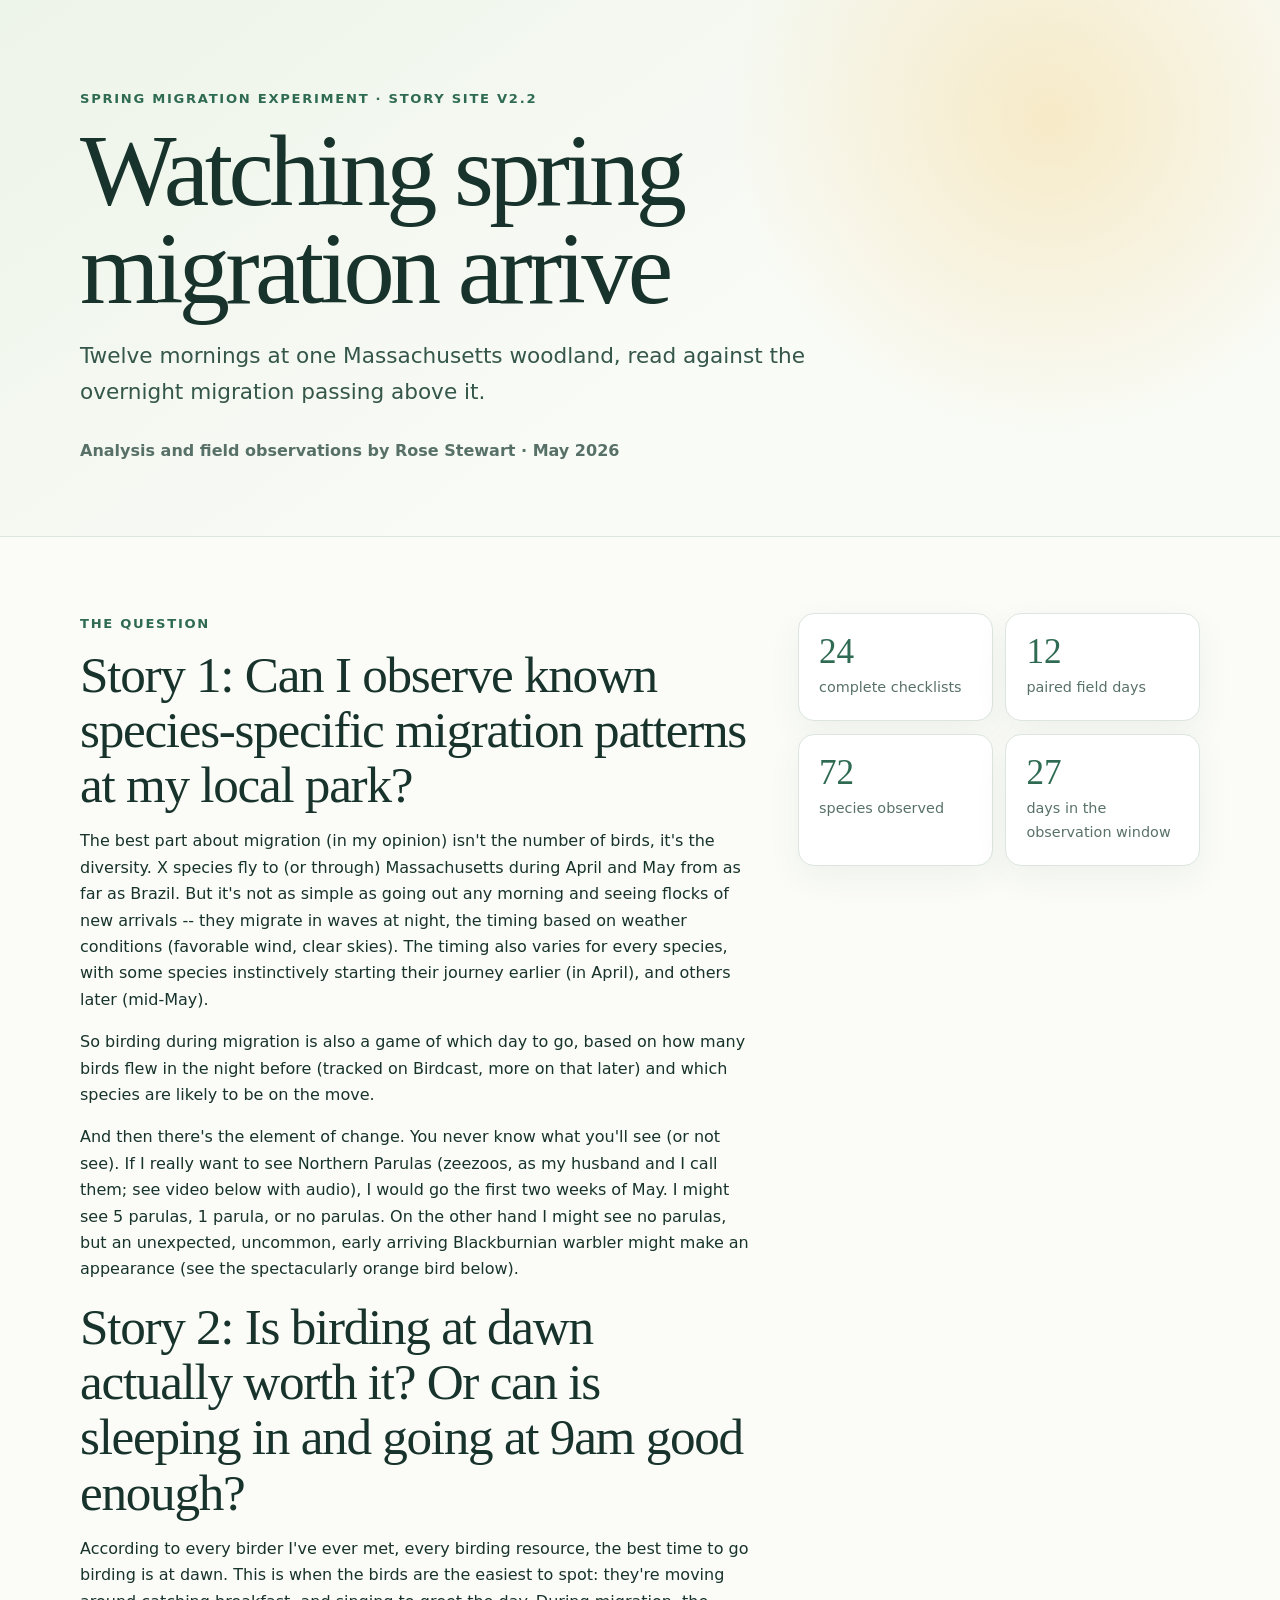
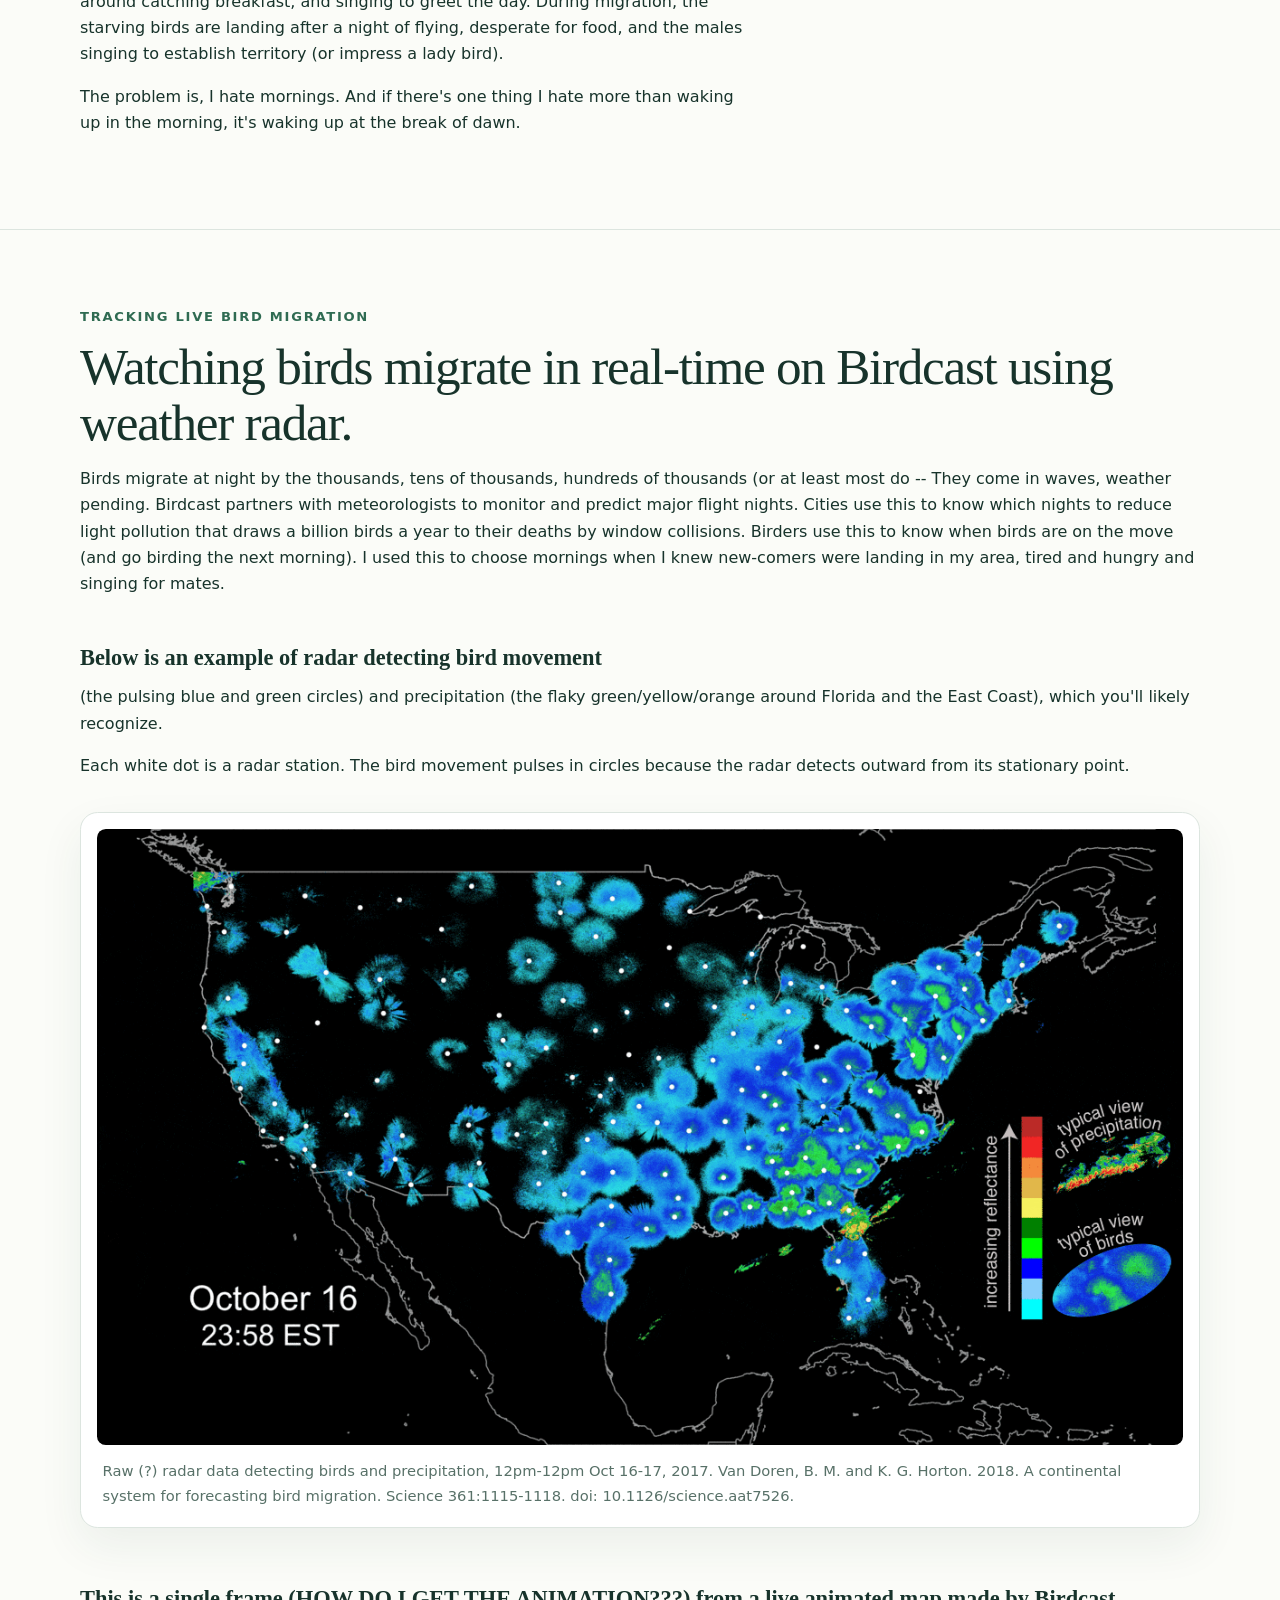
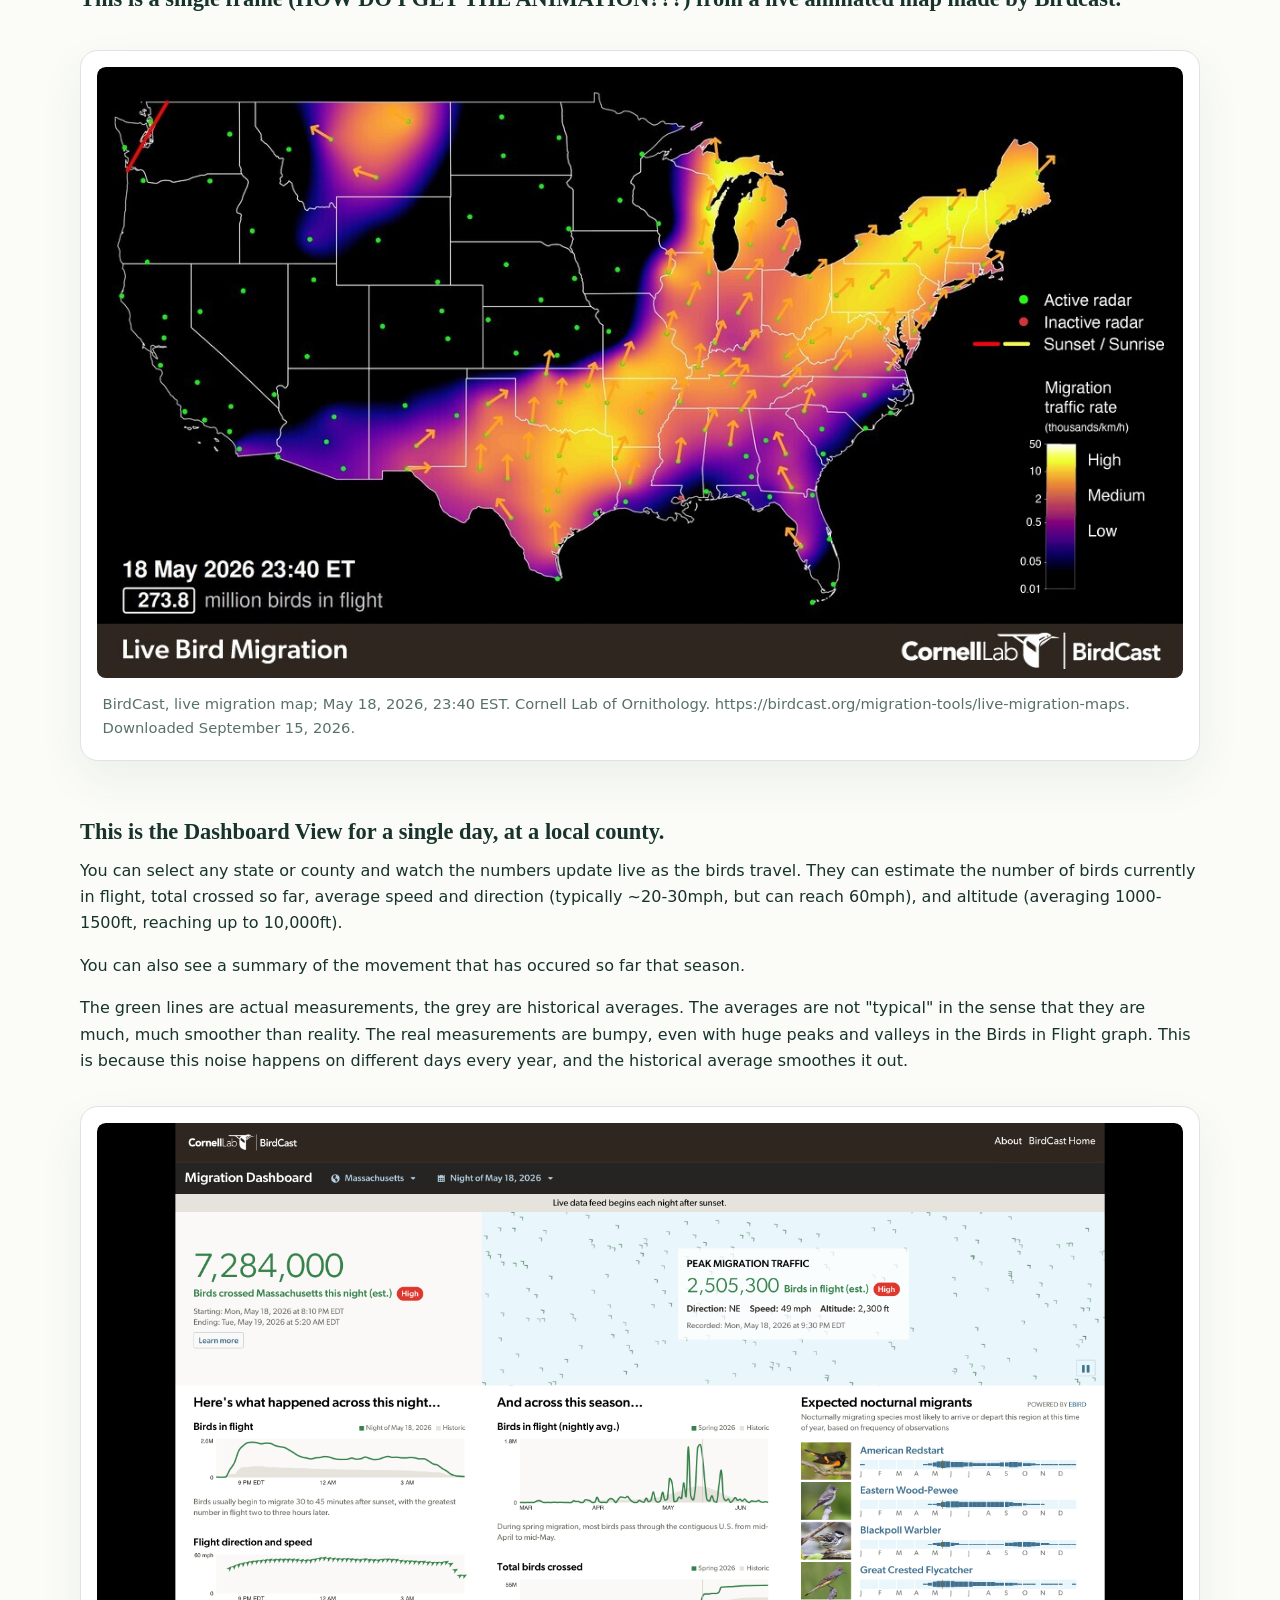
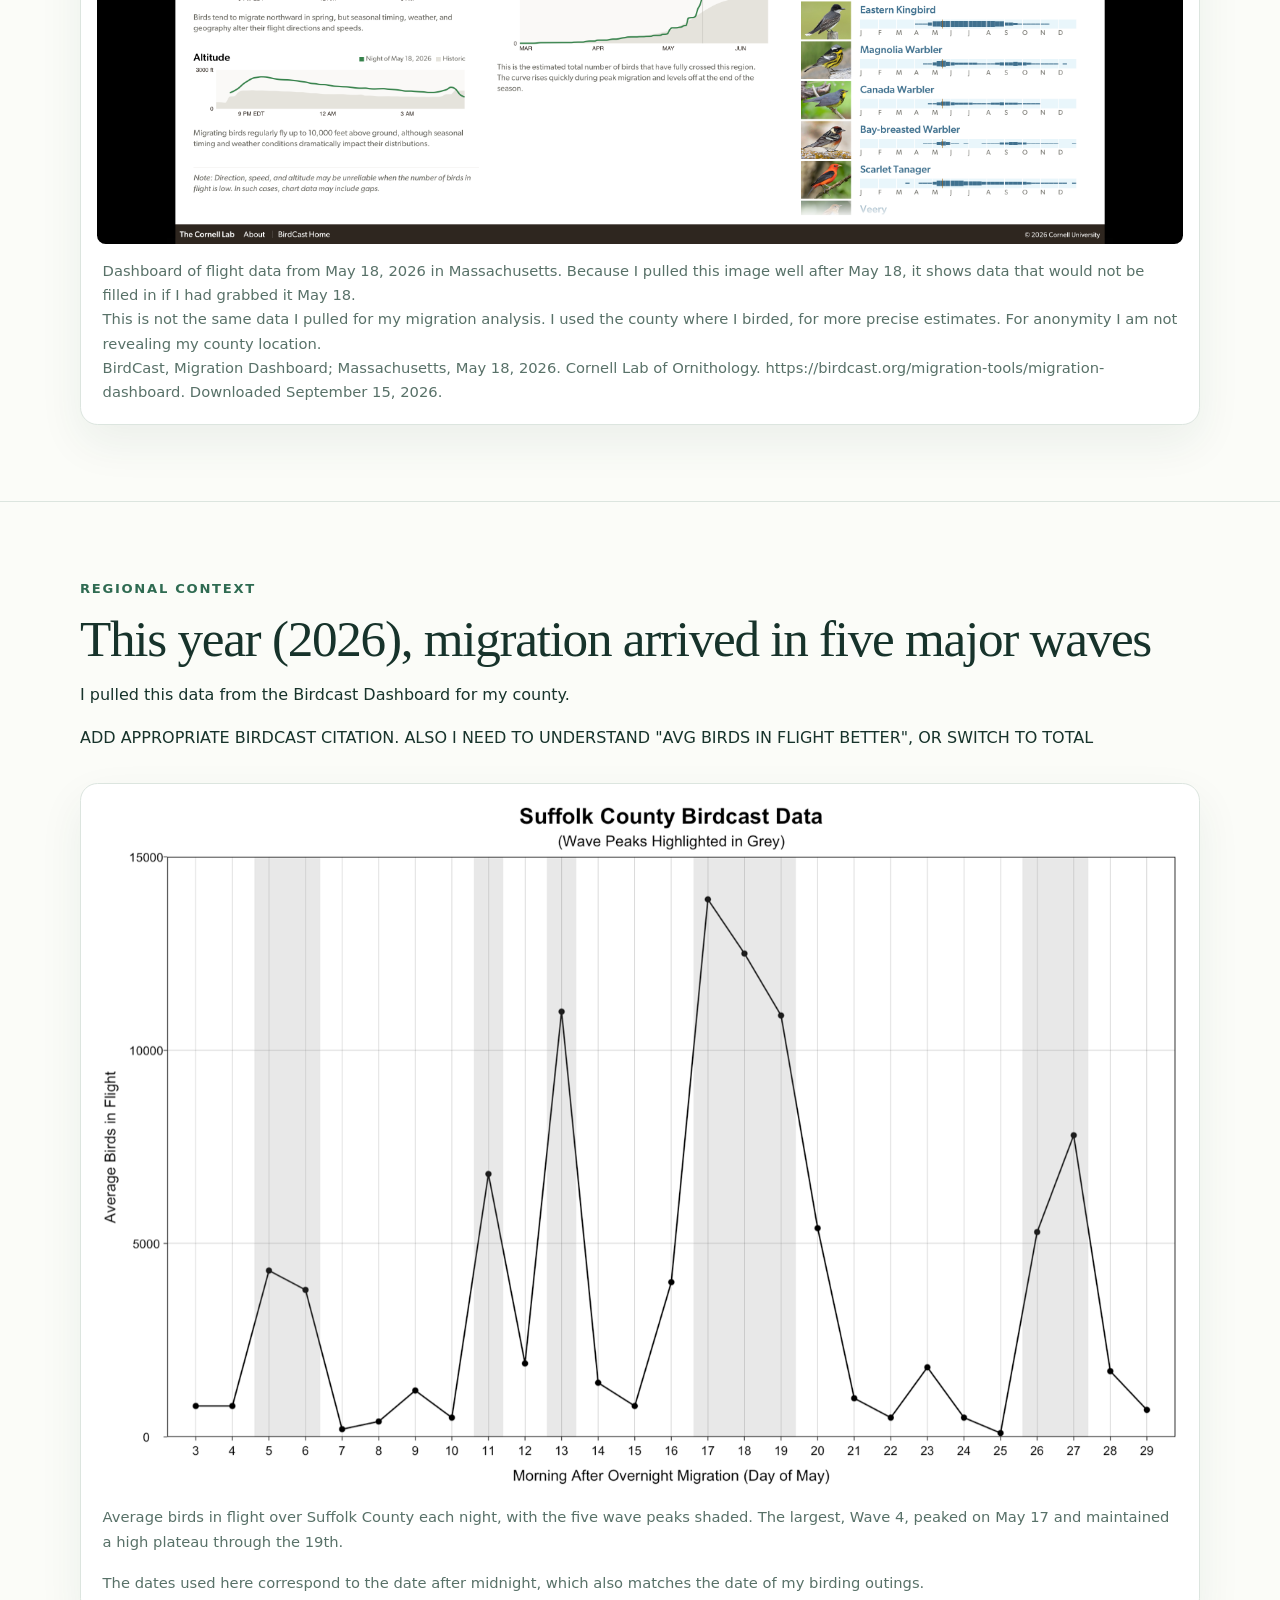
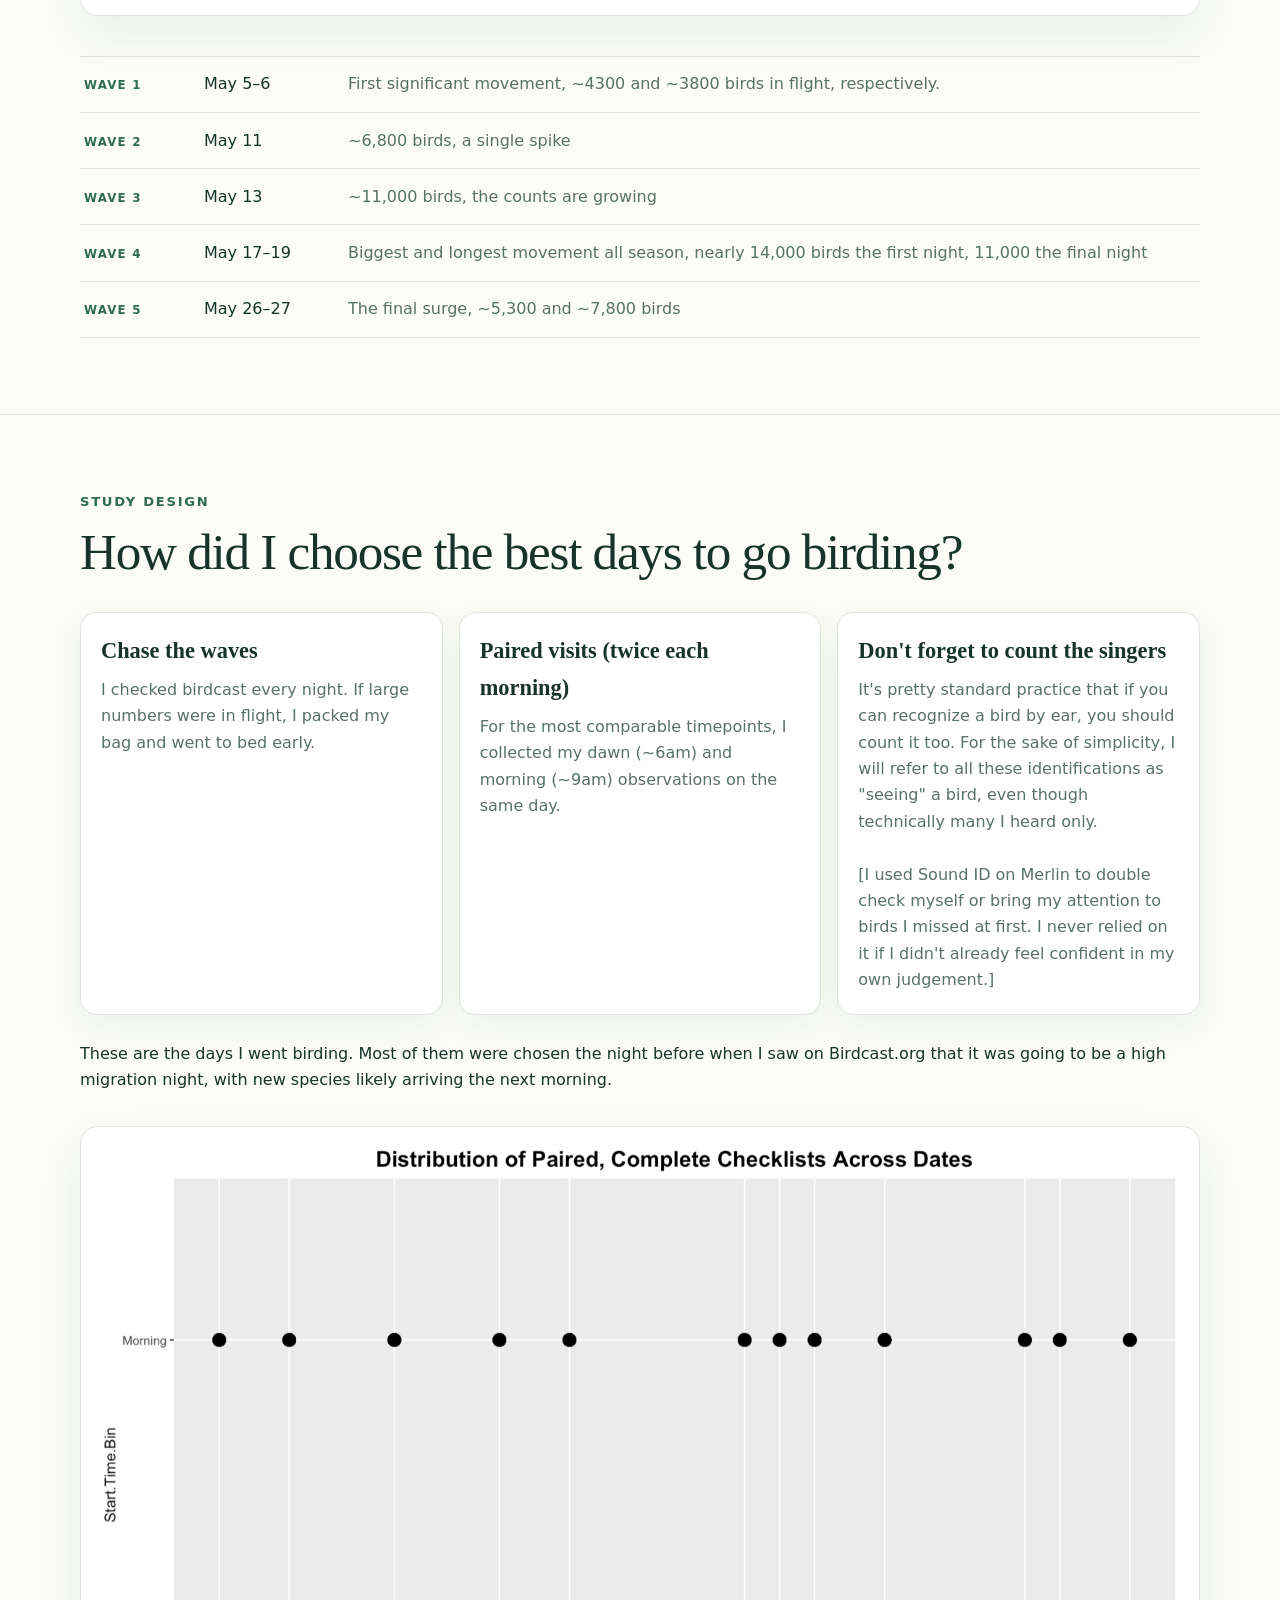
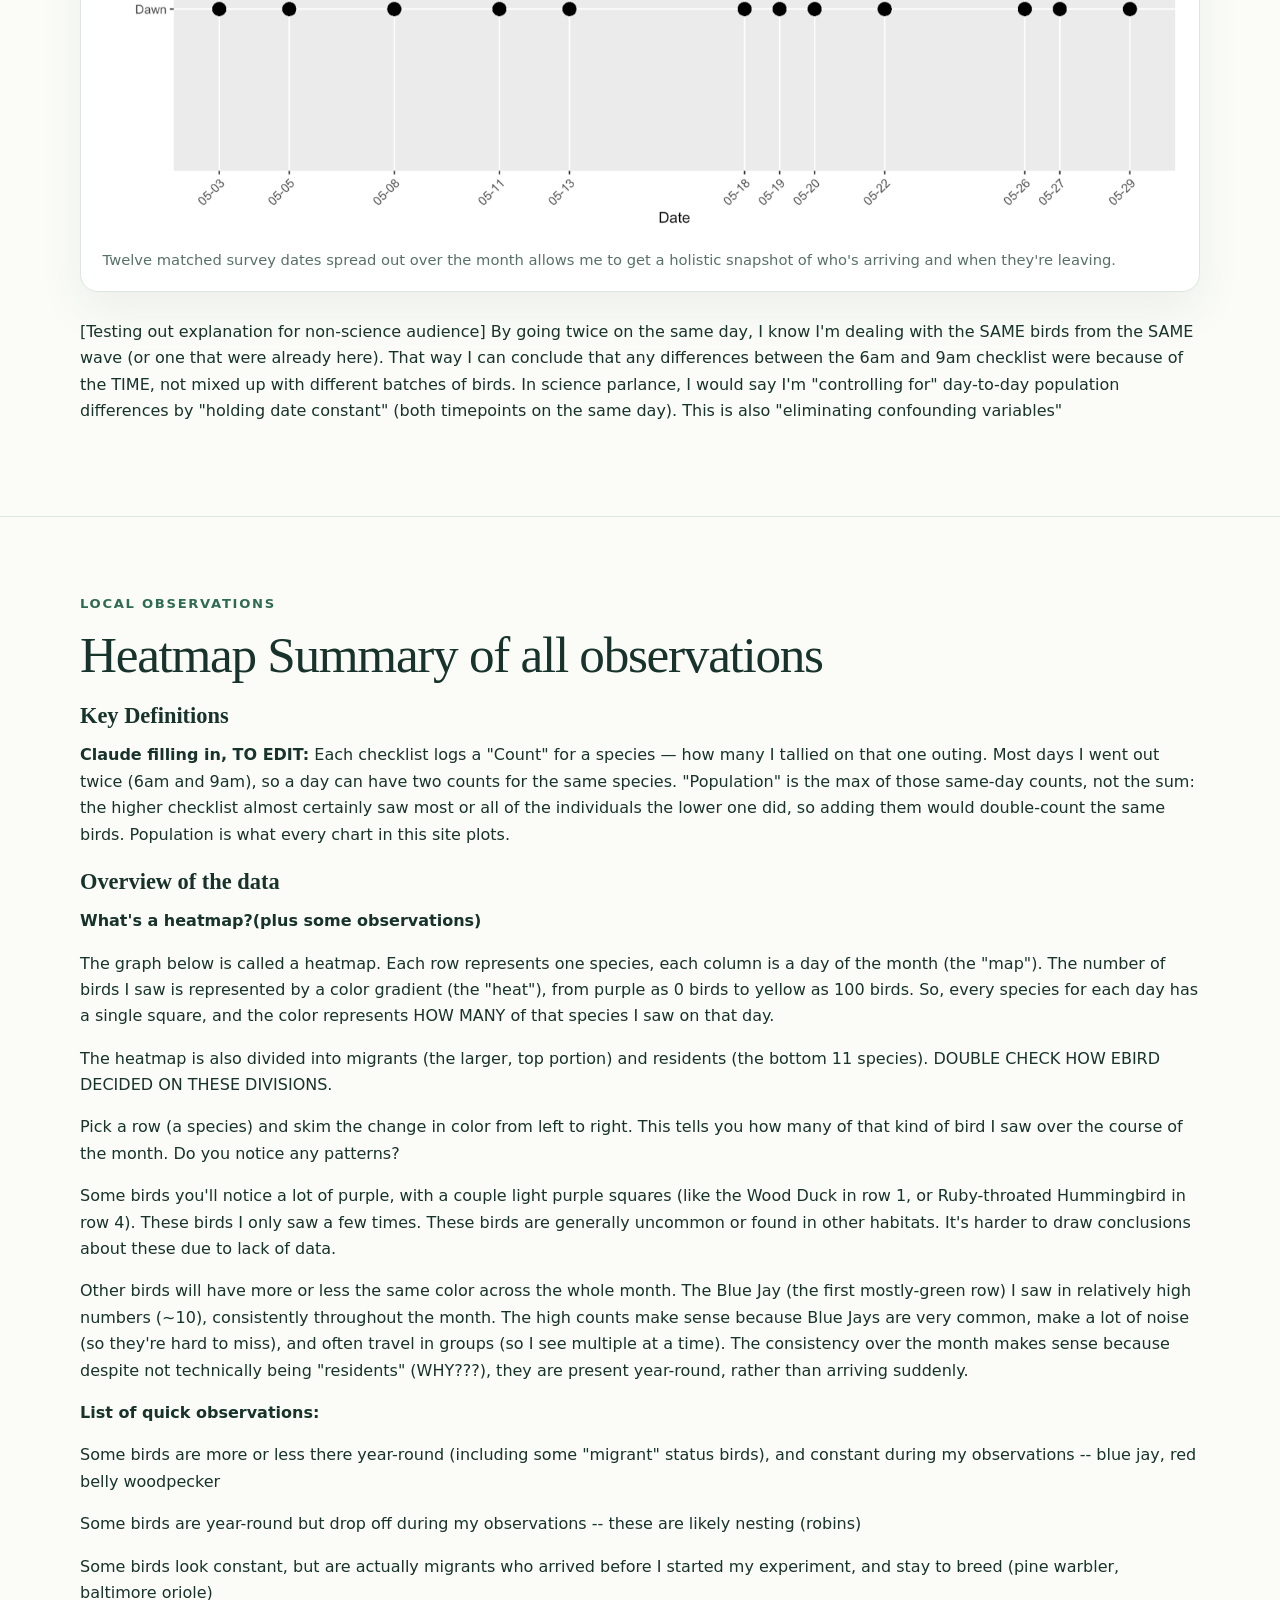
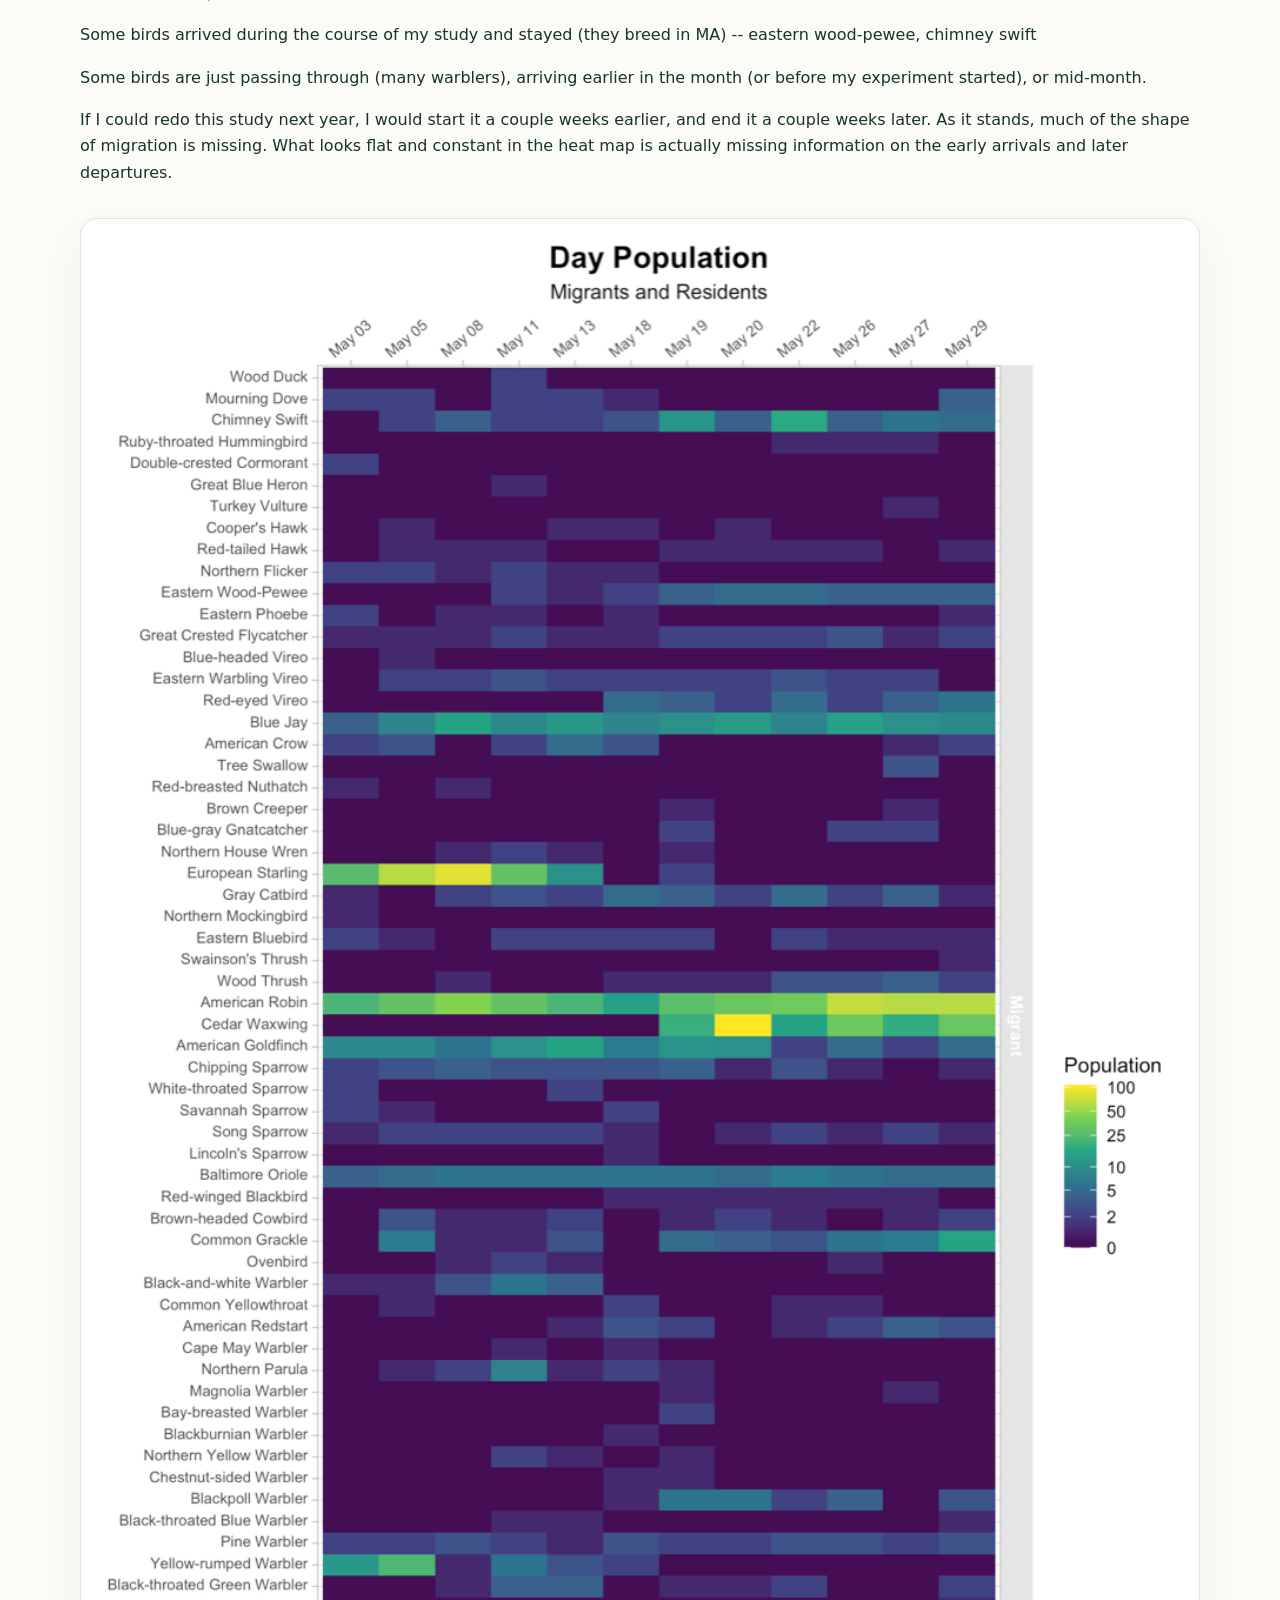
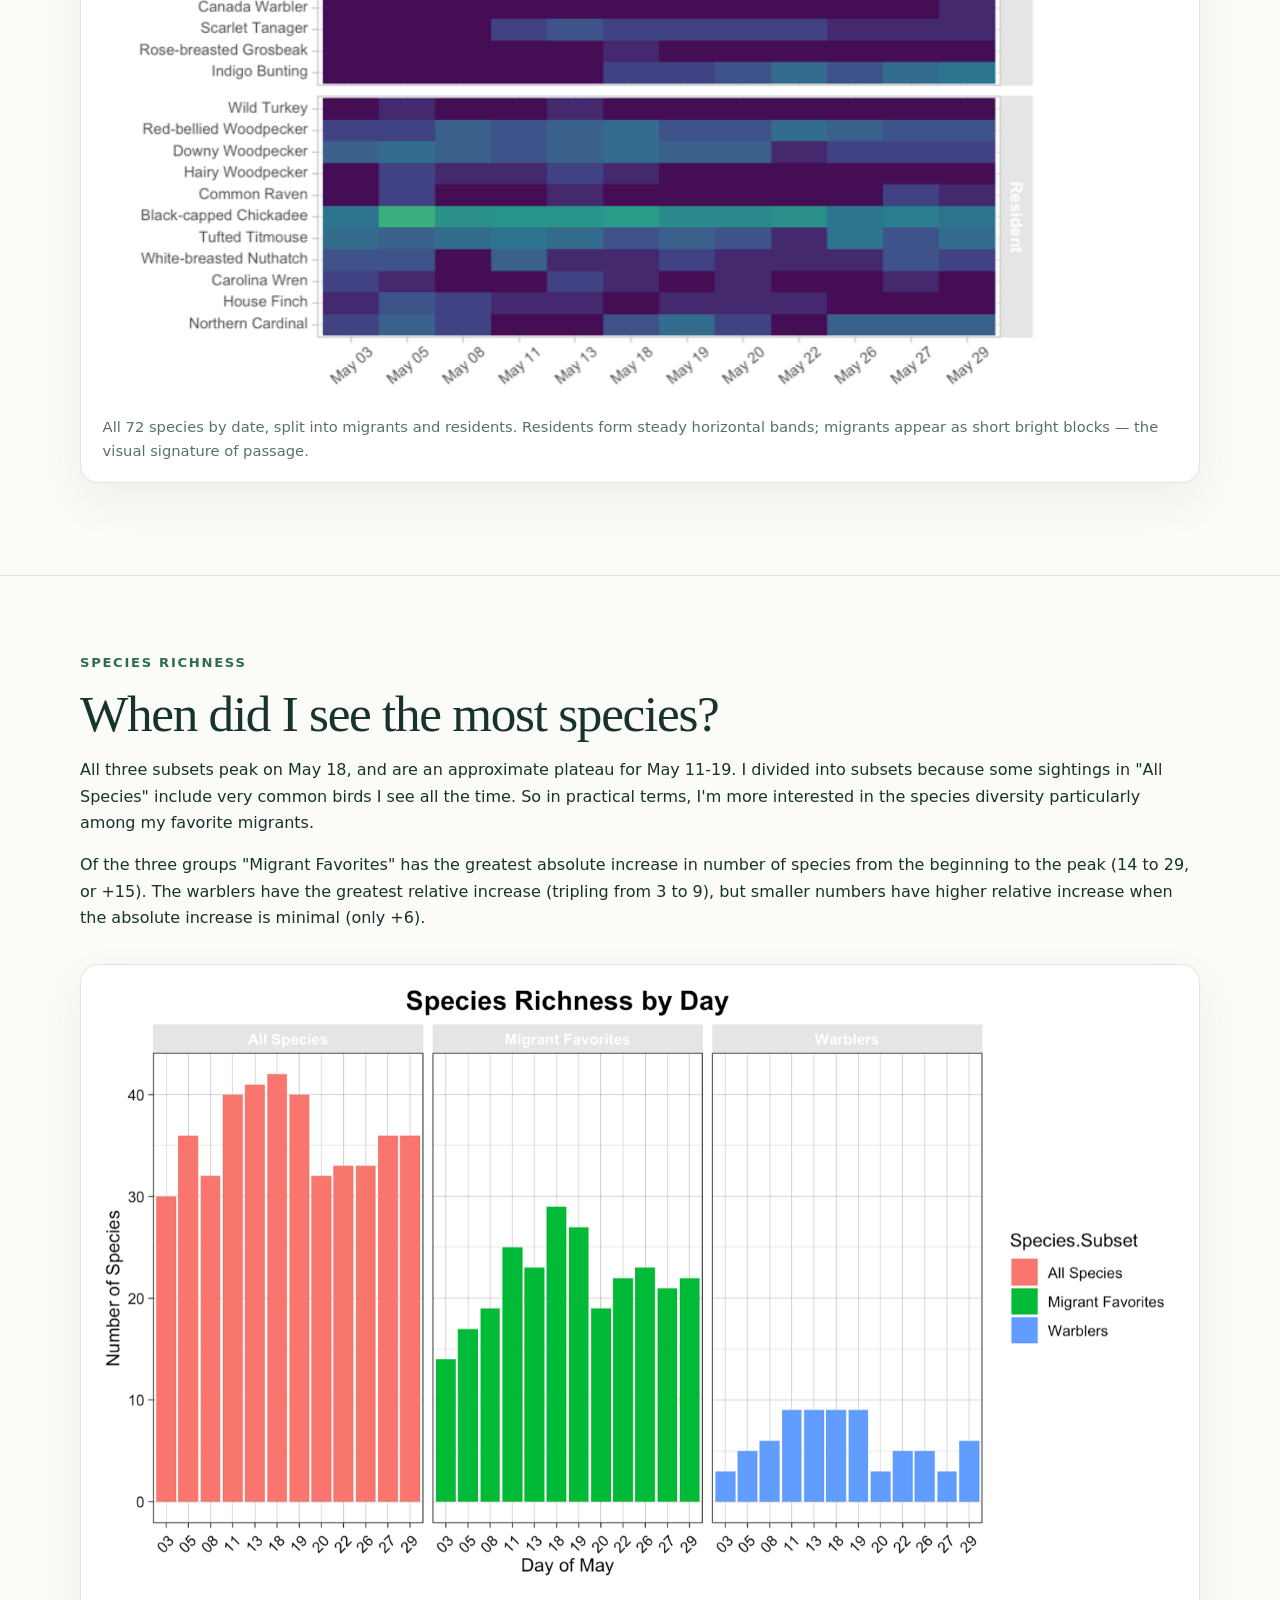
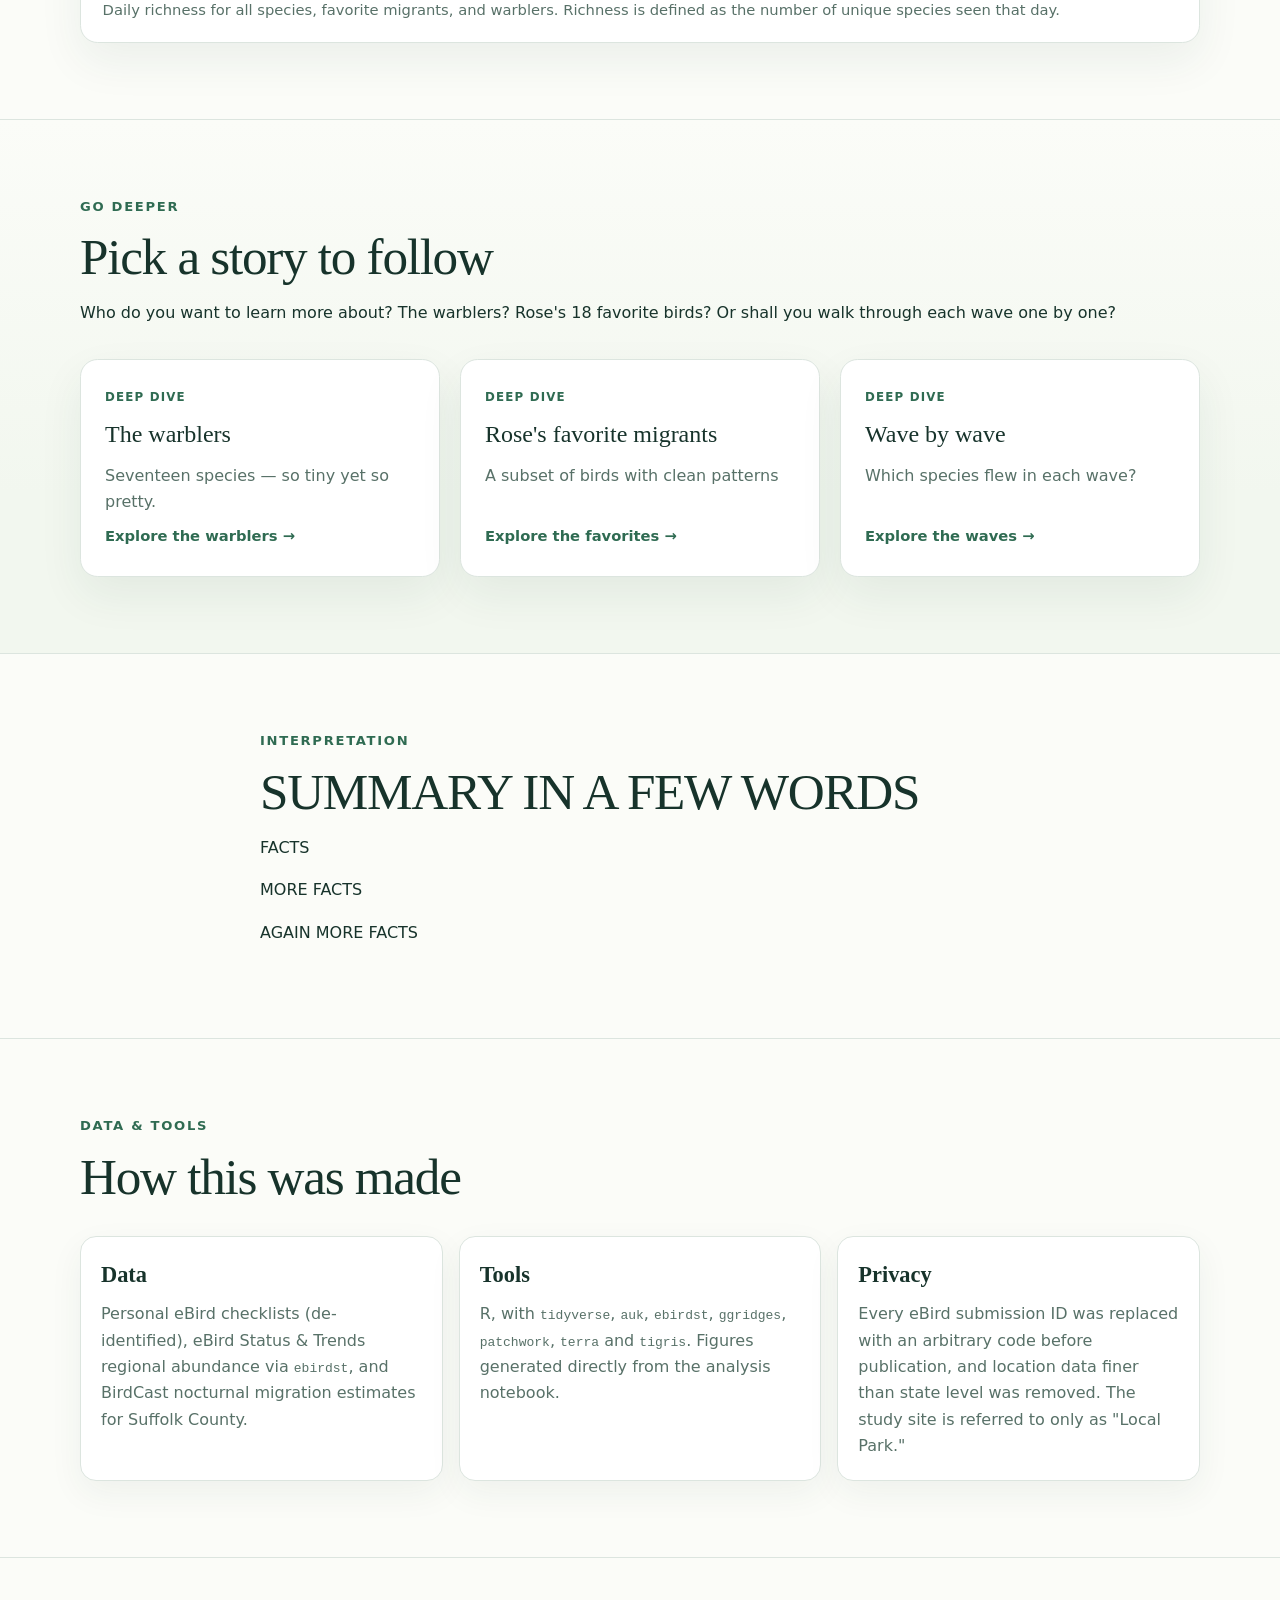
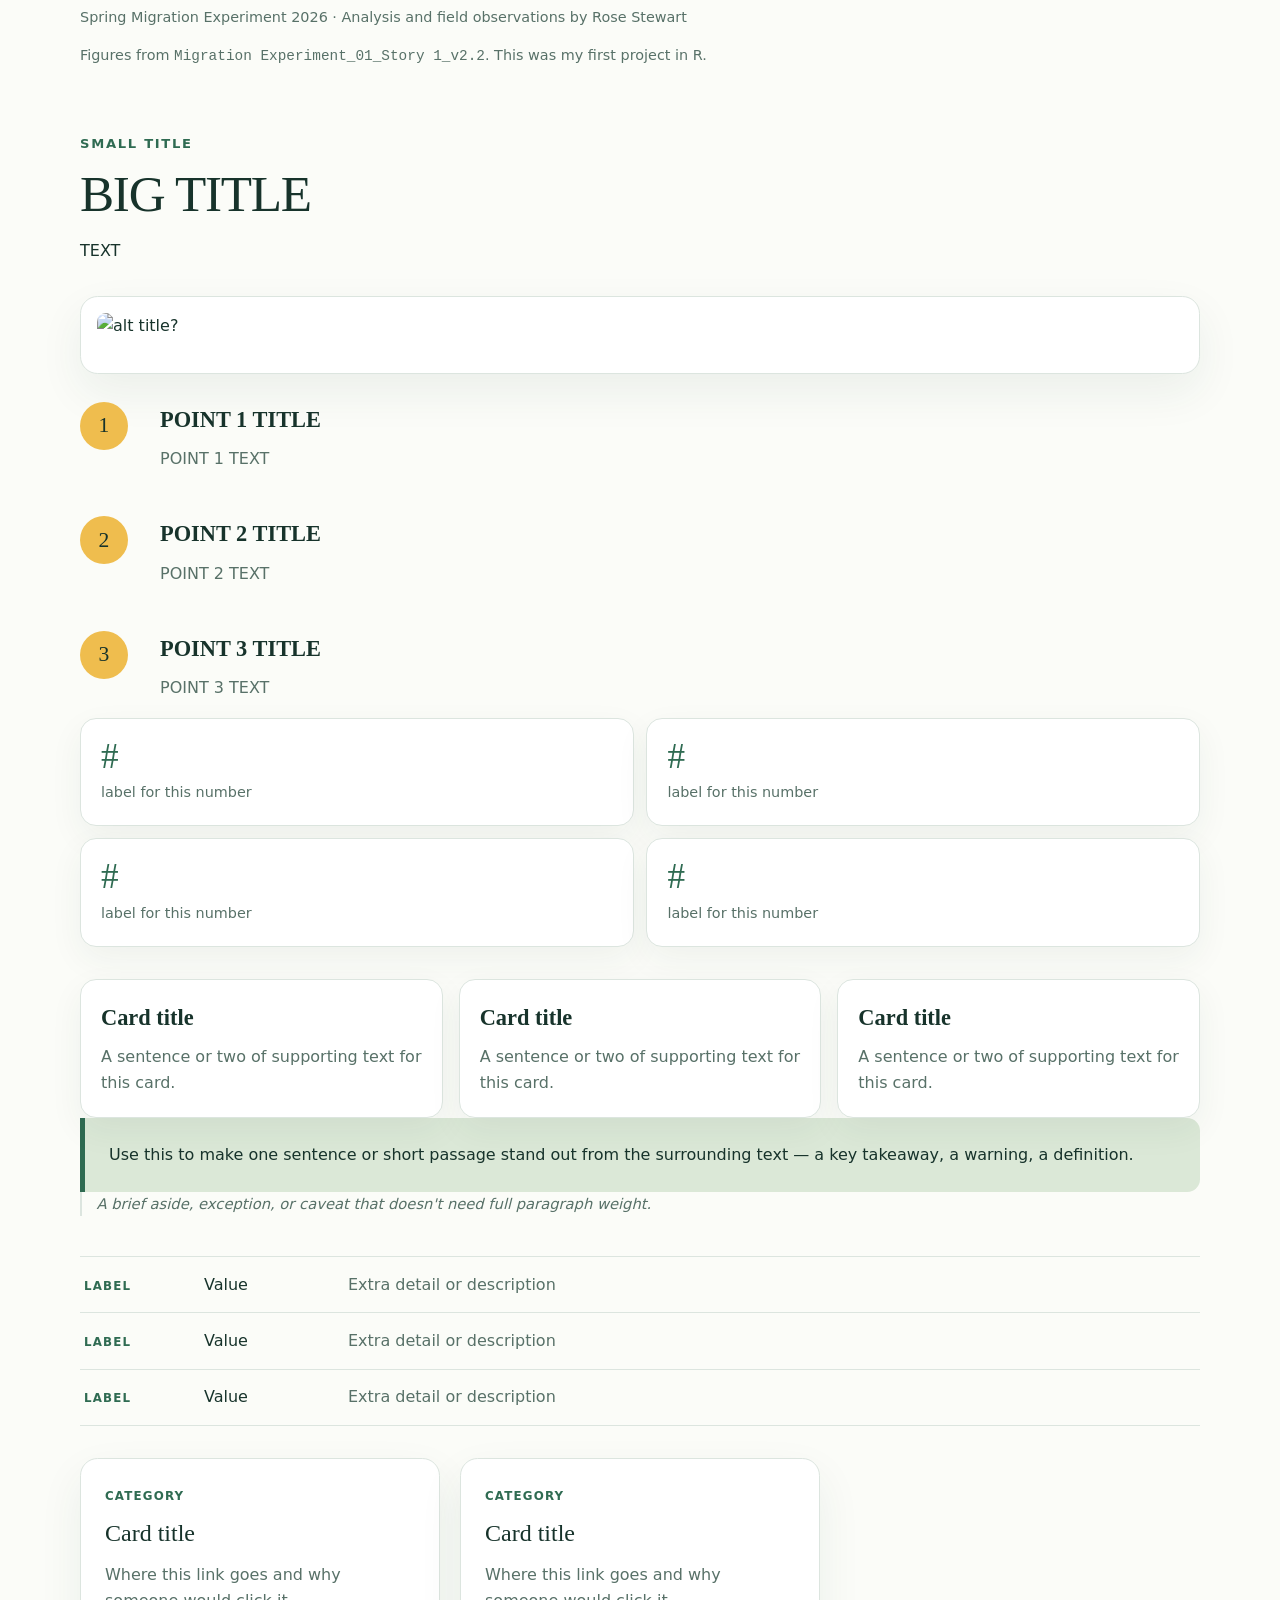
==== story-site-v2.2/index.html @ 00b6887a "Add website to github! Based on v2.2 of main code" ====
<!doctype html>
<html lang="en">
<head>
  <meta charset="utf-8">
  <meta name="viewport" content="width=device-width, initial-scale=1">
  <meta name="description" content="The v2.2 flat story site for Rose Stewart's spring migration experiment, based on paired eBird checklists and five BirdCast migration waves.">
  <title>Spring Migration Experiment Story Site v2.2 | Rose Stewart</title>
  <link rel="stylesheet" href="styles.css">
  <script src="story.js" defer></script>
</head>
<body>
  
<!--TITLE-->
  <header class="hero">
    <div class="wrap">
      <p class="eyebrow">Spring Migration Experiment &middot; story site v2.2</p>
      <h1>Watching spring migration arrive</h1>
      <p class="lede">Twelve mornings at one Massachusetts woodland, read against the overnight migration passing above it.</p>
      <p class="byline">Analysis and field observations by Rose Stewart &middot; May 2026</p>
    </div>
  </header>

  <main>

<!--INTRO-->
    <section>
      <div class="wrap intro">
        <div>
          <p class="eyebrow">The question</p>
          <h2>Story 1: Can I observe known species-specific migration patterns at my local park?</h2>
          <p>The best part about migration (in my opinion) isn't the number of birds, it's the diversity. X species fly to (or through) Massachusetts during April and May from as far as Brazil. But it's not as simple as going out any morning and seeing flocks of new arrivals -- they migrate in waves at night, the timing based on weather conditions (favorable wind, clear skies). The timing also varies for every species, with some species instinctively starting their journey earlier (in April), and others later (mid-May). </p>
          <p>So birding during migration is also a game of which day to go, based on how many birds flew in the night before (tracked on Birdcast, more on that later) and which species are likely to be on the move. </p>
          <p>And then there's the element of change. You never know what you'll see (or not see). If I really want to see Northern Parulas (zeezoos, as my husband and I call them; see video below with audio), I would go the first two weeks of May. I might see 5 parulas, 1 parula, or no parulas. On the other hand I might see no parulas, but an unexpected, uncommon, early arriving Blackburnian warbler might make an appearance (see the spectacularly orange bird below).</p>
          
          <h2>Story 2: Is birding at dawn actually worth it? Or can is sleeping in and going at 9am good enough?</h2>
          <p>According to every birder I've ever met, every birding resource, the best time to go birding is at dawn. This is when the birds are the easiest to spot: they're moving around catching breakfast, and singing to greet the day. During migration, the starving birds are landing after a night of flying, desperate for food, and the males singing to establish territory (or impress a lady bird). </p>
          <p>The problem is, I hate mornings. And if there's one thing I hate more than waking up in the morning, it's waking up at the break of dawn. </p>
        </div>
        <div class="stats" aria-label="Study summary">
          <div class="stat"><strong>24</strong><span>complete checklists</span></div>
          <div class="stat"><strong>12</strong><span>paired field days</span></div>
          <div class="stat"><strong>72</strong><span>species observed</span></div>
          <div class="stat"><strong>27</strong><span>days in the observation window</span></div>
        </div>
      </div>
    </section>


<!--BACKGROUND: BIRDCAST SCIENCE-->
    <section>
      <div class="wrap">
        <p class="eyebrow">Tracking live bird migration</p>
        <h2>Watching birds migrate in real-time on Birdcast using weather radar.</h2>
        <p>Birds migrate at night by the thousands, tens of thousands, hundreds of thousands (or at least most do -- They come in waves, weather pending. Birdcast partners with meteorologists to monitor and predict major flight nights. Cities use this to know which nights to reduce light pollution that draws a billion birds a year to their deaths by window collisions. Birders use this to know when birds are on the move (and go birding the next morning). I used this to choose mornings when I knew new-comers were landing in my area, tired and hungry and singing for mates.</p>
        
        <br>
        <h3>Below is an example of radar detecting bird movement</h3>
        <p>(the pulsing blue and green circles) and precipitation (the flaky green/yellow/orange around Florida and the East Coast), which you'll likely recognize.</p>
         <p>Each white dot is a radar station. The bird movement pulses in circles because the radar detects outward from its stationary point.</p>
        <figure class="figure">
          <img src="assets/Radar-and-Birds-Animation.gif" alt="" loading="lazy">
          <figcaption> Raw (?) radar data detecting birds and precipitation, 12pm-12pm Oct 16-17, 2017. Van Doren, B. M. and K. G. Horton. 2018. A continental system for forecasting bird migration. Science 361:1115-1118. doi: 10.1126/science.aat7526.</figcaption>
        </figure>
        <br>
        
        <br>
        <h3>This is a single frame (HOW DO I GET THE ANIMATION???) from a live animated map made by Birdcast.</h3>
        <figure class="figure">
          <img src="assets/Birdcast_Live Map_May 18 2026.png" alt="" loading="lazy">
          <figcaption>BirdCast, live migration map; May 18, 2026, 23:40 EST. Cornell Lab of Ornithology. https://birdcast.org/migration-tools/live-migration-maps. Downloaded September 15, 2026.</figcaption>
        </figure>
        <br>
        
        <br>
        <h3>This is the Dashboard View for a single day, at a local county.</h3>
        <p>You can select any state or county and watch the numbers update live as the birds travel. They can estimate the number of birds currently in flight, total crossed so far, average speed and direction (typically ~20-30mph, but can reach 60mph), and altitude (averaging 1000-1500ft, reaching up to 10,000ft). </p>
        <p>You can also see a summary of the movement that has occured so far that season.</p>
        <p>The green lines are actual measurements, the grey are historical averages. The averages are not "typical" in the sense that they are much, much smoother than reality. The real measurements are bumpy, even with huge peaks and valleys in the Birds in Flight graph. This is because this noise happens on different days every year, and the historical average smoothes it out.</p>
        <figure class="figure">
          <img src="assets/Birdcast_Dashboard_May-18-2026.png" alt="" loading="lazy">
          <figcaption>Dashboard of flight data from May 18, 2026 in Massachusetts. Because I pulled this image well after May 18, it shows data that would not be filled in if I had grabbed it May 18.
            <br>This is not the same data I pulled for my migration analysis. I used the county where I birded, for more precise estimates. For anonymity I am not revealing my county location.
            <br>BirdCast, Migration Dashboard; Massachusetts, May 18, 2026. Cornell Lab of Ornithology. 
          https://birdcast.org/migration-tools/migration-dashboard. Downloaded September 15, 2026.</figcaption>
        </figure>
      </div>
    </section>

 <!--BACKGROUND: BIRDCAST THIS YEAR--> 
    <section>
      <div class="wrap">
        <p class="eyebrow">Regional context</p>
        <h2>This year (2026), migration arrived in five major waves</h2>
        <p>I pulled this data from the Birdcast Dashboard for my county.</p>
        <p>ADD APPROPRIATE BIRDCAST CITATION. ALSO I NEED TO UNDERSTAND "AVG BIRDS IN FLIGHT BETTER", OR SWITCH TO TOTAL</p>
        <figure class="figure">
          <img src="assets/birdcast-waves.png" alt="Line chart of average birds in flight over Suffolk County during May, with five migration waves shaded in grey." loading="lazy">
          <figcaption>Average birds in flight over Suffolk County each night, with the five wave peaks shaded. The largest, Wave&nbsp;4, peaked on May 17 and maintained a high plateau through the 19th.</figcaption>
          <figcaption>The dates used here correspond to the date after midnight, which also matches the date of my birding outings.</figcaption>
        </figure>
        <div class="wave-table">
          <div class="wave-row"><span class="wave-tag">Wave 1</span><span>May 5&ndash;6</span><span class="muted">First significant movement, ~4300 and ~3800 birds in flight, respectively.</span></div>
          <div class="wave-row"><span class="wave-tag">Wave 2</span><span>May 11</span><span class="muted">~6,800 birds, a single spike </span></div>
          <div class="wave-row"><span class="wave-tag">Wave 3</span><span>May 13</span><span class="muted">~11,000 birds, the counts are growing</span></div>
          <div class="wave-row"><span class="wave-tag">Wave 4</span><span>May 17&ndash;19</span><span class="muted">Biggest and longest movement all season, nearly 14,000 birds the first night, 11,000 the final night</span></div>
          <div class="wave-row"><span class="wave-tag">Wave 5</span><span>May 26&ndash;27</span><span class="muted">The final surge, ~5,300 and ~7,800 birds</span></div>
        </div>
      </div>
    </section>

<!--BACKGROUND: STUDY DESIGN-->
    <section>
          <div class="wrap">
            <p class="eyebrow">Study design</p>
            <h2>How did I choose the best days to go birding?</h2>
            <div class="methods">
              <article class="method">
                <h3>Chase the waves</h3>
                <p>I checked birdcast every night. If large numbers were in flight, I packed my bag and went to bed early.</p>
              </article>
              <article class="method">
                <h3>Paired visits (twice each morning)</h3>
                <p>For the most comparable timepoints, I collected my dawn (~6am) and morning (~9am) observations on the same day.</p>
              </article>
              <article class="method">
                <h3>Don't forget to count the singers</h3>
                <p>It's pretty standard practice that if you can recognize a bird by ear, you should count it too. For the sake of simplicity, I will refer to all these identifications as "seeing" a bird, even though technically many I heard only.</p>
                <p> <br>[I used Sound ID on Merlin to double check myself or bring my attention to birds I missed at first. I never relied on it if I didn't already feel confident in my own judgement.]</p>
              </article>
            </div>
            <p><br>These are the days I went birding. Most of them were chosen the night before when I saw on Birdcast.org that it was going to be a high migration night, with new species likely arriving the next morning. </p>
            <figure class="figure">
              <img src="assets/survey-schedule.png" alt="Twelve dates in May, to watch them come and go" loading="lazy">
              <figcaption>Twelve matched survey dates spread out over the month allows me to get a holistic snapshot of who's arriving and when they're leaving.</figcaption>
            </figure>
            <p><br> [Testing out explanation for non-science audience] By going twice on the same day, I know I'm dealing with the SAME birds from the SAME wave (or one that were already here). That way I can conclude that any differences between the 6am and 9am checklist were because of the TIME, not mixed up with different batches of birds. In science parlance, I would say I'm "controlling for" day-to-day population differences by "holding date constant" (both timepoints on the same day). This is also "eliminating confounding variables"</p>
          
          </div>
    </section>




<!--RESULTS: 3 POINTS, INTRO HEAT MAP-->
    <section>
      <div class="wrap">
        <p class="eyebrow">Local observations</p>
        <h2>Heatmap Summary of all observations</h2>
        <h3>Key Definitions</h3>
        <p><strong>Claude filling in, TO EDIT:</strong> Each checklist logs a "Count" for a species &mdash; how many I tallied on that one outing. Most days I went out twice (6am and 9am), so a day can have two counts for the same species. "Population" is the max of those same-day counts, not the sum: the higher checklist almost certainly saw most or all of the individuals the lower one did, so adding them would double-count the same birds. Population is what every chart in this site plots.</p>
        <h3>Overview of the data</h3>
        <p><strong>What's a heatmap?(plus some observations)</strong></p>
        <p>The graph below is called a heatmap. Each row represents one species, each column is a day of the month (the "map"). The number of birds I saw is represented by a color gradient (the "heat"), from purple as 0 birds to yellow as 100 birds. So, every species for each day has a single square, and the color represents HOW MANY of that species I saw on that day.</p>
        <p>The heatmap is also divided into migrants (the larger, top portion) and residents (the bottom 11 species). DOUBLE CHECK HOW EBIRD DECIDED ON THESE DIVISIONS. </p>
        <p>Pick a row (a species) and skim the change in color from left to right. This tells you how many of that kind of bird I saw over the course of the month. Do you notice any patterns? </p>
        <p>Some birds you'll notice a lot of purple, with a couple light purple squares (like the Wood Duck in row 1, or Ruby-throated Hummingbird in row 4). These birds I only saw a few times. These birds are generally uncommon or found in other habitats. It's harder to draw conclusions about these due to lack of data.</p>
        <p>Other birds will have more or less the same color across the whole month. The Blue Jay (the first mostly-green row) I saw in relatively high numbers (~10), consistently throughout the month. The high counts make sense because Blue Jays are very common, make a lot of noise (so they're hard to miss), and often travel in groups (so I see multiple at a time). The consistency over the month makes sense because despite not technically being "residents" (WHY???), they are present year-round, rather than arriving suddenly.</p>
        <p><strong>List of quick observations:</strong></p>
        <p>Some birds are more or less there year-round (including some "migrant" status birds), and constant during my observations -- blue jay, red belly woodpecker</p>
        <p>Some birds are year-round but drop off during my observations -- these are likely nesting (robins)</p>
        <p>Some birds look constant, but are actually migrants who arrived before I started my experiment, and stay to breed (pine warbler, baltimore oriole)</p>
        <p>Some birds arrived during the course of my study and stayed (they breed in MA) -- eastern wood-pewee, chimney swift</p>
        <p>Some birds are just passing through (many warblers), arriving earlier in the month (or before my experiment started), or mid-month.</p>
        <p>If I could redo this study next year, I would start it a couple weeks earlier, and end it a couple weeks later. As it stands, much of the shape of migration is missing. What looks flat and constant in the heat map is actually missing information on the early arrivals and later departures.</p>
        <figure class="figure">
          <img src="assets/heatmap-all-species.png" alt="Heatmap of all 72 species by survey date, split into migrants and residents." loading="lazy">
          <figcaption>All 72 species by date, split into migrants and residents. Residents form steady horizontal bands; migrants appear as short bright blocks &mdash; the visual signature of passage.</figcaption>
        </figure>
        <p></p>
      </div>
    </section>

<!--RESULTS: RICHNESS-->
    <section>
      <div class="wrap">
        <p class="eyebrow">Species Richness</p>
        <h2>When did I see the most species?</h2>
         <p>All three subsets peak on May 18, and are an approximate plateau for May 11-19. I divided into subsets because some sightings in "All Species" include very common birds I see all the time. So in practical terms, I'm more interested in the species diversity particularly among my favorite migrants.</p>
        <p>Of the three groups "Migrant Favorites" has the greatest absolute increase in number of species from the beginning to the peak (14 to 29, or +15). The warblers have the greatest relative increase (tripling from 3 to 9), but smaller numbers have higher relative increase when the absolute increase is minimal (only +6).</p>
        <figure class="figure">
          <img src="assets/richness-facets.png" alt="Bar charts showing daily species richness for all species, migrant favorites, and warblers." loading="lazy">
          <figcaption>Daily richness for all species, favorite migrants, and warblers. Richness is defined as the number of unique species seen that day.</figcaption>
        </figure>
       
      </div>
    </section>


<!--CHOOSE YOUR PATH-->
    <section class="paths-section" id="paths">
      <div class="wrap">
        <p class="eyebrow">Go deeper</p>
        <h2>Pick a story to follow</h2>
        <p>Who do you want to learn more about? The warblers? Rose's 18 favorite birds? Or shall you walk through each wave one by one?</p>
        <div class="path-cards">
          <a class="path-card" href="warblers.html">
            <span class="path-card__eyebrow">Deep dive</span>
            <h3>The warblers</h3>
            <p>Seventeen species &mdash; so tiny yet so pretty.</p>
            <span class="path-card__cta">Explore the warblers &rarr;</span>
          </a>
          <a class="path-card" href="favorites.html">
            <span class="path-card__eyebrow">Deep dive</span>
            <h3>Rose's favorite migrants</h3>
            <p>A subset of birds with clean patterns</p>
            <span class="path-card__cta">Explore the favorites &rarr;</span>
          </a>
          <a class="path-card" href="waves.html">
            <span class="path-card__eyebrow">Deep dive</span>
            <h3>Wave by wave</h3>
            <p>Which species flew in each wave?</p>
            <span class="path-card__cta">Explore the waves &rarr;</span>
          </a>
        </div>
      </div>
    </section>


<!--Conclusion-->
    <section id="conclusion">
      <div class="wrap narrow">
        <p class="eyebrow">Interpretation</p>
        <h2>SUMMARY IN A FEW WORDS</h2>
        <p>FACTS</p>
        <p>MORE FACTS</p>
        <p>AGAIN MORE FACTS</p>
      </div>
    </section>

<!--How this was made-->
    <section>
      <div class="wrap">
        <p class="eyebrow">Data &amp; tools</p>
        <h2>How this was made</h2>
        <div class="methods">
          <article class="method">
            <h3>Data</h3>
            <p>Personal eBird checklists (de-identified), eBird Status &amp; Trends regional abundance via <code>ebirdst</code>, and BirdCast nocturnal migration estimates for Suffolk County.</p>
          </article>
          <article class="method">
            <h3>Tools</h3>
            <p>R, with <code>tidyverse</code>, <code>auk</code>, <code>ebirdst</code>, <code>ggridges</code>, <code>patchwork</code>, <code>terra</code> and <code>tigris</code>. Figures generated directly from the analysis notebook.</p>
          </article>
          <article class="method">
            <h3>Privacy</h3>
            <p>Every eBird submission ID was replaced with an arbitrary code before publication, and location data finer than state level was removed. The study site is referred to only as "Local Park."</p>
          </article>
        </div>
      </div>
    </section>
  </main>

<!--Footer-->
  <footer class="site-footer">
    <div class="wrap">
      <p>Spring Migration Experiment 2026 &middot; Analysis and field observations by Rose Stewart</p>
      <p class="muted">Figures from <code>Migration Experiment_01_Story 1_v2.2</code>. This was my first project in R.</p>
    </div>
  </footer>
</body>
</html>


<!--BLANK GENERIC SECTION-->
    <section>
      <div class="wrap">
        <p class="eyebrow">SMALL TITLE</p>
        <h2>BIG TITLE</h2>
        <p>TEXT</p>
        
        <!--FIGURES-->
        <figure class="figure">
          <img src="folder/image.png" alt="alt title?" loading="lazy">
          <figcaption></figcaption>
        </figure>
        
        <!--LARGE CIRCLE BULLETS-->
        <div class="finding">
          <span class="finding-number" aria-hidden="true">1</span>
          <div>
            <h3>POINT 1 TITLE</h3>
            <p>POINT 1 TEXT</p>
          </div>
        </div>
        <div class="finding">
          <span class="finding-number" aria-hidden="true">2</span>
          <div>
            <h3>POINT 2 TITLE</h3>
            <p>POINT 2 TEXT</p>
          </div>
        </div>
        <div class="finding">
          <span class="finding-number" aria-hidden="true">3</span>
          <div>
            <h3>POINT 3 TITLE</h3>
            <p>POINT 3 TEXT</p>
          </div>
        </div>

        <!--BIG NUMBER STATS (grid of callout numbers, see .stats / .stat in styles.css)-->
        <div class="stats" aria-label="Example stats">
          <div class="stat"><strong>#</strong><span>label for this number</span></div>
          <div class="stat"><strong>#</strong><span>label for this number</span></div>
          <div class="stat"><strong>#</strong><span>label for this number</span></div>
          <div class="stat"><strong>#</strong><span>label for this number</span></div>
        </div>

        <!--THREE-CARD ROW (.methods / .method, holds any short numbered-list-of-steps or grouped facts)-->
        <div class="methods">
          <article class="method">
            <h3>Card title</h3>
            <p>A sentence or two of supporting text for this card.</p>
          </article>
          <article class="method">
            <h3>Card title</h3>
            <p>A sentence or two of supporting text for this card.</p>
          </article>
          <article class="method">
            <h3>Card title</h3>
            <p>A sentence or two of supporting text for this card.</p>
          </article>
        </div>

        <!--CALLOUT / HIGHLIGHT BOX (.note, a shaded box with a colored left border for one important idea)-->
        <div class="note">
          <p>Use this to make one sentence or short passage stand out from the surrounding text &mdash; a key takeaway, a warning, a definition.</p>
        </div>

        <!--SMALL ITALIC SIDE NOTE (.caveat, smaller and quieter than body text &mdash; already used once, in the breeding-status section)-->
        <p class="caveat">A brief aside, exception, or caveat that doesn't need full paragraph weight.</p>

        <!--LABELED ROWS / MINI TABLE (.wave-table / .wave-row / .wave-tag, already used for the five migration waves)-->
        <div class="wave-table">
          <div class="wave-row"><span class="wave-tag">Label</span><span>Value</span><span class="muted">Extra detail or description</span></div>
          <div class="wave-row"><span class="wave-tag">Label</span><span>Value</span><span class="muted">Extra detail or description</span></div>
          <div class="wave-row"><span class="wave-tag">Label</span><span>Value</span><span class="muted">Extra detail or description</span></div>
        </div>

        <!--LINK CARDS (.path-cards / .path-card, a grid of clickable cards &mdash; each <a> wraps its whole card)-->
        <div class="path-cards">
          <a class="path-card" href="#">
            <span class="path-card__eyebrow">Category</span>
            <h3>Card title</h3>
            <p>Where this link goes and why someone would click it.</p>
            <span class="path-card__cta">Go there &rarr;</span>
          </a>
          <a class="path-card" href="#">
            <span class="path-card__eyebrow">Category</span>
            <h3>Card title</h3>
            <p>Where this link goes and why someone would click it.</p>
            <span class="path-card__cta">Go there &rarr;</span>
          </a>
        </div>

        <!--PLAIN HTML BASICS: lists, a link, a quote (no custom CSS classes &mdash; just the raw tags)-->
        <ul>
          <li>An unordered (bulleted) list item</li>
          <li>Another item</li>
          <li>A third item</li>
        </ul>

        <ol>
          <li>An ordered (numbered) list item</li>
          <li>Second step</li>
          <li>Third step</li>
        </ol>

        <p>Regular paragraph text can hold an <a href="https://ebird.org">inline link like this one</a>, plus <strong>bold</strong> and <em>italic</em> emphasis.</p>

        <blockquote>
          <p>A blockquote sets a quoted passage apart from the surrounding text, usually with a bit of indent or a side border from the browser's default styling.</p>
        </blockquote>
      </div>
    </section>
---- story-site-v2.2/styles.css ----
:root {
  color-scheme: light;
  --ink: #17332b;
  --muted: #587168;
  --paper: #fbfcf8;
  --card: #ffffff;
  --fern: #2f6b52;
  --moss: #dbe8d7;
  --sun: #efbd4e;
  --line: #dce5df;
}

* {
  box-sizing: border-box;
}

html {
  scroll-behavior: smooth;
}

body {
  margin: 0;
  color: var(--ink);
  background: var(--paper);
  font-family: Inter, ui-sans-serif, system-ui, -apple-system, BlinkMacSystemFont, "Segoe UI", sans-serif;
  line-height: 1.65;
}

a {
  color: var(--fern);
  text-underline-offset: 0.18em;
}

.wrap {
  width: min(1120px, calc(100% - 2rem));
  margin-inline: auto;
}

.hero {
  padding: 5.5rem 0 4.5rem;
  background:
    radial-gradient(circle at 82% 22%, rgba(239, 189, 78, 0.28), transparent 20rem),
    linear-gradient(145deg, #edf4e9, #f9fbf6 58%);
  border-bottom: 1px solid var(--line);
}

.eyebrow {
  margin: 0 0 0.75rem;
  color: var(--fern);
  font-size: 0.82rem;
  font-weight: 800;
  letter-spacing: 0.13em;
  text-transform: uppercase;
}

h1,
h2,
h3,
p {
  margin-top: 0;
}

h1 {
  max-width: 850px;
  margin-bottom: 1.25rem;
  font-family: Georgia, "Times New Roman", serif;
  font-size: clamp(3rem, 8vw, 6.4rem);
  font-weight: 500;
  letter-spacing: -0.045em;
  line-height: 0.96;
}

h2 {
  margin-bottom: 1rem;
  font-family: Georgia, "Times New Roman", serif;
  font-size: clamp(2rem, 4vw, 3.25rem);
  font-weight: 500;
  letter-spacing: -0.025em;
  line-height: 1.08;
}

h3 {
  margin-bottom: 0.45rem;
  font-family: Georgia, "Times New Roman", serif;
  font-size: 1.4rem;
  font-weight: 600;
}

.lede {
  max-width: 760px;
  color: #35564a;
  font-size: clamp(1.1rem, 2vw, 1.35rem);
}

.byline {
  margin: 1.75rem 0 0;
  color: var(--muted);
  font-weight: 650;
}

main section {
  padding: 4.75rem 0;
}

main section + section {
  border-top: 1px solid var(--line);
}

.intro {
  display: grid;
  grid-template-columns: minmax(0, 1.25fr) minmax(250px, 0.75fr);
  gap: 3rem;
  align-items: start;
}

.stats {
  display: grid;
  grid-template-columns: repeat(2, 1fr);
  gap: 0.8rem;
}

.stat,
.method {
  padding: 1.25rem;
  background: var(--card);
  border: 1px solid var(--line);
  border-radius: 1rem;
  box-shadow: 0 12px 34px rgba(33, 73, 58, 0.06);
}

.stat strong {
  display: block;
  color: var(--fern);
  font-family: Georgia, "Times New Roman", serif;
  font-size: 2.2rem;
  font-weight: 500;
  line-height: 1;
}

.stat span {
  display: block;
  margin-top: 0.45rem;
  color: var(--muted);
  font-size: 0.9rem;
}

.methods {
  display: grid;
  grid-template-columns: repeat(3, 1fr);
  gap: 1rem;
  margin-top: 2rem;
}

.method p {
  margin-bottom: 0;
  color: var(--muted);
}

.figure {
  margin: 2rem 0 0;
  padding: 1rem;
  background: #fff;
  border: 1px solid var(--line);
  border-radius: 1.1rem;
  box-shadow: 0 18px 45px rgba(33, 73, 58, 0.07);
}

.figure img {
  display: block;
  width: 100%;
  height: auto;
  border-radius: 0.55rem;
}

figcaption {
  padding: 0.9rem 0.35rem 0.2rem;
  color: var(--muted);
  font-size: 0.92rem;
}

.finding {
  display: grid;
  grid-template-columns: 4rem minmax(0, 1fr);
  gap: 1rem;
  max-width: 820px;
  margin-top: 1.75rem;
}

.finding-number {
  display: grid;
  width: 3rem;
  height: 3rem;
  place-items: center;
  color: var(--ink);
  background: var(--sun);
  border-radius: 50%;
  font-family: Georgia, "Times New Roman", serif;
  font-size: 1.35rem;
}

.finding p {
  color: var(--muted);
}

.note {
  padding: 1.5rem;
  background: var(--moss);
  border-left: 5px solid var(--fern);
  border-radius: 0 0.8rem 0.8rem 0;
}

.note p:last-child {
  margin-bottom: 0;
}

.birdwalk-section {
  overflow: hidden;
  color: #f5f2df;
  background: #102b26;
}

.birdwalk-section .eyebrow {
  color: #f2c45f;
}

.birdwalk-section h2 {
  max-width: 760px;
  color: #fffdf4;
}

.birdwalk-intro {
  max-width: 780px;
  color: #cbd9d1;
}

.walk-controls {
  display: flex;
  gap: 2rem;
  align-items: end;
  justify-content: space-between;
  margin: 2rem 0 1rem;
  padding: 1rem 1.15rem;
  background: rgba(255, 255, 255, 0.07);
  border: 1px solid rgba(255, 255, 255, 0.14);
  border-radius: 1rem;
}

.date-control {
  display: grid;
  grid-template-columns: auto minmax(180px, 380px) 7rem;
  gap: 1rem;
  align-items: center;
  flex: 1;
  font-weight: 750;
}

.date-control input {
  width: 100%;
  accent-color: #efbd4e;
}

.date-control output {
  color: #f7d986;
  font-variant-numeric: tabular-nums;
}

.time-control {
  display: flex;
  gap: 1rem;
  margin: 0;
  padding: 0;
  border: 0;
}

.time-control legend {
  margin-bottom: 0.3rem;
  font-size: 0.78rem;
  font-weight: 800;
  letter-spacing: 0.08em;
  text-transform: uppercase;
}

.time-control input {
  accent-color: #efbd4e;
}

.birdwalk-layout {
  display: grid;
  grid-template-columns: minmax(0, 1.55fr) minmax(270px, 0.65fr);
  gap: 1rem;
}

.habitat-stage {
  position: relative;
  min-height: 590px;
  overflow: hidden;
  background:
    radial-gradient(circle at 62% 16%, rgba(255, 236, 175, 0.25), transparent 13rem),
    linear-gradient(to bottom, #466874 0 38%, #6f9481 38% 56%, #6c7f52 56%);
  border: 1px solid rgba(255, 255, 255, 0.18);
  border-radius: 1.35rem;
  box-shadow: 0 22px 60px rgba(0, 0, 0, 0.24);
  isolation: isolate;
}

.habitat-stage::before {
  position: absolute;
  inset: 0;
  z-index: 20;
  background: white;
  content: "";
  opacity: 0;
  pointer-events: none;
}

.habitat-stage.is-flashing::before {
  animation: shutter-flash 260ms ease-out;
}

.habitat-stage[data-time="morning"] {
  background:
    radial-gradient(circle at 58% 14%, rgba(255, 240, 191, 0.32), transparent 13rem),
    linear-gradient(to bottom, #82bbcd 0 38%, #98b993 38% 56%, #879a64 56%);
}

.sun {
  position: absolute;
  top: 8%;
  right: 12%;
  width: 5.5rem;
  height: 5.5rem;
  background: #f4ca66;
  border-radius: 50%;
  box-shadow: 0 0 3.5rem rgba(244, 202, 102, 0.55);
  transition: transform 420ms cubic-bezier(0.2, 0.8, 0.2, 1);
}

.cloud {
  position: absolute;
  width: 8rem;
  height: 1.4rem;
  background: rgba(248, 248, 233, 0.5);
  border-radius: 100%;
  filter: blur(5px);
  transition: transform 420ms cubic-bezier(0.2, 0.8, 0.2, 1);
}

.cloud--one {
  top: 18%;
  left: 14%;
}

.cloud--two {
  top: 30%;
  right: 27%;
  transform: scale(0.7);
}

.tree {
  position: absolute;
  bottom: 14%;
  width: 5.2rem;
  height: 54%;
  background: #483d2d;
  border-radius: 55% 45% 10% 10%;
  transform-origin: bottom;
  transition: transform 420ms cubic-bezier(0.2, 0.8, 0.2, 1);
}

.habitat-stage::after {
  position: absolute;
  inset: 0;
  background:
    radial-gradient(circle at 20% 12%, rgba(255, 255, 255, 0.24), transparent 10rem),
    radial-gradient(circle at 75% 20%, rgba(255, 255, 255, 0.18), transparent 12rem),
    linear-gradient(180deg, rgba(24, 47, 37, 0.08), rgba(24, 47, 37, 0.18));
  content: "";
  pointer-events: none;
}

.habitat-stage__branch {
  position: absolute;
  z-index: 3;
  background: linear-gradient(90deg, #5b442c, #3b2b1f);
  border-radius: 999px;
}

.habitat-stage__branch--left {
  top: 26%;
  left: -6%;
  width: 46%;
  height: 1rem;
  transform: rotate(14deg);
}

.habitat-stage__branch--right {
  top: 34%;
  right: -4%;
  width: 34%;
  height: 0.95rem;
  transform: rotate(-22deg);
}

.habitat-stage__branch--perch {
  top: 46%;
  left: 34%;
  width: 16%;
  height: 0.55rem;
  transform: rotate(-6deg);
}

.tree::before,
.tree::after,
.tree span {
  position: absolute;
  background: #294e38;
  border-radius: 50%;
  content: "";
}

.tree::before {
  top: -19%;
  left: -215%;
  width: 310%;
  height: 46%;
}

.tree::after {
  top: -29%;
  left: -55%;
  width: 260%;
  height: 48%;
}

.tree span {
  top: 1%;
  left: -115%;
  width: 340%;
  height: 46%;
}

.tree--front {
  right: 16%;
}

.tree--back {
  bottom: 18%;
  left: 18%;
  height: 42%;
  opacity: 0.72;
  transform: scale(0.78);
}

.meadow {
  position: absolute;
  right: -8%;
  bottom: -9%;
  left: -8%;
  height: 35%;
  background:
    repeating-linear-gradient(78deg, transparent 0 18px, rgba(38, 73, 45, 0.72) 19px 22px),
    linear-gradient(#708653, #526b3f);
  border-radius: 48% 52% 0 0;
  transform-origin: bottom;
  transition: transform 420ms cubic-bezier(0.2, 0.8, 0.2, 1);
}

.habitat-zone {
  position: absolute;
  z-index: 10;
  display: grid;
  padding: 0.7rem 0.85rem;
  color: #fff;
  text-align: left;
  background: rgba(12, 35, 30, 0.62);
  border: 1px solid rgba(255, 255, 255, 0.46);
  border-radius: 0.85rem;
  box-shadow: 0 8px 25px rgba(0, 0, 0, 0.14);
  cursor: pointer;
  backdrop-filter: blur(8px);
  transition: transform 220ms ease, background 220ms ease;
}

.habitat-zone:hover,
.habitat-zone:focus-visible {
  background: rgba(17, 54, 43, 0.86);
  outline: 3px solid #f4ca66;
  outline-offset: 3px;
  transform: translateY(-3px);
}

.habitat-zone strong {
  color: #fff7d5;
  font-family: Georgia, "Times New Roman", serif;
  font-size: 1.08rem;
}

.habitat-zone span {
  color: #dce8e0;
  font-size: 0.72rem;
}

.habitat-zone--sky {
  top: 10%;
  left: 8%;
}

.habitat-zone--canopy {
  top: 31%;
  right: 10%;
}

.habitat-zone--understory {
  right: 35%;
  bottom: 20%;
}

.habitat-zone--meadow {
  bottom: 6%;
  left: 8%;
}

.habitat-stage[data-focus="sky"] {
  transform-origin: 25% 15%;
}

.habitat-stage[data-focus="sky"] .sun,
.habitat-stage[data-focus="sky"] .cloud--one {
  transform: scale(1.18);
}

.habitat-stage[data-focus="canopy"] {
  transform-origin: 75% 35%;
}

.habitat-stage[data-focus="canopy"] .tree--front {
  transform: scale(1.08);
}

.habitat-stage[data-focus="understory"] {
  transform-origin: 60% 75%;
}

.habitat-stage[data-focus="understory"] .tree--back {
  transform: scale(0.84) translateY(-1%);
}

.habitat-stage[data-focus="meadow"] {
  transform-origin: 20% 90%;
}

.habitat-stage[data-focus="meadow"] .meadow {
  transform: scale(1.06);
}

.encounter-card {
  min-height: 390px;
  padding: 1.4rem;
  color: var(--ink);
  background: #fffdf4;
  border-radius: 1.35rem;
  box-shadow: 0 22px 60px rgba(0, 0, 0, 0.22);
}

.encounter-card h3 {
  margin-bottom: 0.2rem;
  font-family: Georgia, "Times New Roman", serif;
  font-size: 1.65rem;
}

.encounter-kicker,
.deck-card__number {
  margin-bottom: 0.35rem;
  color: var(--fern);
  font-size: 0.72rem;
  font-weight: 850;
  letter-spacing: 0.1em;
  text-transform: uppercase;
}

.scientific-name {
  color: var(--muted);
  font-size: 0.88rem;
}

.encounter-visual {
  position: relative;
  height: 245px;
  margin-bottom: 1rem;
  overflow: hidden;
  background:
    radial-gradient(circle at center 26%, rgba(255, 255, 255, 0.34), transparent 35%),
    linear-gradient(180deg, #7f9e94 0%, #617466 52%, #495e42 52%, #41543a 100%);
  border-radius: 0.9rem;
}

.encounter-visual::after {
  position: absolute;
  inset: 0;
  border-radius: 999px;
  background:
    radial-gradient(circle at 50% 18%, rgba(255, 255, 255, 0.18), transparent 30%),
    radial-gradient(circle at 50% 72%, rgba(28, 49, 26, 0.34), transparent 28%);
  content: "";
  pointer-events: none;
}

.encounter-visual--clean {
  position: relative;
}

.bird-scene {
  position: absolute;
  inset: 0;
  overflow: hidden;
}

.habitat-backdrop {
  position: absolute;
  inset: 0;
  background-size: cover;
  background-position: center;
  filter: saturate(0.85) brightness(0.9) sepia(0.06);
  animation: habitat-zoom 900ms ease-out;
}

@keyframes habitat-zoom {
  from {
    transform: scale(1.22);
    filter: saturate(0.85) brightness(0.65) sepia(0.06) blur(3px);
  }
  to {
    transform: scale(1);
    filter: saturate(0.85) brightness(0.9) sepia(0.06) blur(0);
  }
}

.bird-scene--sky .habitat-backdrop {
  background-image: linear-gradient(rgba(20, 40, 70, 0.08), rgba(20, 40, 70, 0.22)), url("assets/habitats/sky.jpg");
}

.bird-scene--canopy .habitat-backdrop {
  background-image: linear-gradient(rgba(10, 30, 10, 0.05), rgba(8, 22, 8, 0.4)), url("assets/habitats/canopy.jpg");
}

.bird-scene--understory .habitat-backdrop {
  background-image: linear-gradient(rgba(8, 18, 8, 0.15), rgba(6, 14, 6, 0.5)), url("assets/habitats/understory.jpg");
}

/* Placeholder until a real meadow photo is added (see assets/habitats/README). */
.bird-scene--meadow .habitat-backdrop {
  background-image:
    linear-gradient(180deg, rgba(255, 244, 214, 0.35), rgba(139, 116, 38, 0.55)),
    repeating-linear-gradient(96deg, #cdb457 0 5px, #b79a3d 5px 11px, #ddc670 11px 16px);
}

.encounter-sprite {
  position: absolute;
  transform: translate(-50%, -50%);
  width: 4.6rem;
  height: 4.6rem;
  padding: 0;
  border: 0;
  background: transparent;
  cursor: pointer;
  filter: drop-shadow(0 10px 14px rgba(8, 16, 8, 0.4));
  transition: transform 160ms ease;
}

.encounter-sprite:hover,
.encounter-sprite:focus-visible {
  transform: translate(-50%, -50%) scale(1.08);
}

.encounter-sprite img {
  width: 100%;
  height: 100%;
  object-fit: contain;
  border-radius: 999px;
}

.encounter-sprite.is-selected img {
  outline: 3px solid #e7b93d;
  outline-offset: 2px;
  border-radius: 999px;
}

.encounter-sprite--placeholder {
  display: grid;
  width: 2.4rem;
  height: 2.4rem;
  place-items: center;
  border-radius: 50%;
  background: rgba(255, 255, 255, 0.55);
  color: #3c4a34;
  font-size: 0.62rem;
  font-weight: 800;
  letter-spacing: 0.02em;
}

.encounter-sprite--placeholder.is-selected {
  outline: 3px solid #e7b93d;
  outline-offset: 2px;
}

.scene-hint {
  color: var(--muted);
  font-size: 0.8rem;
  font-style: italic;
}

.encounter-count {
  position: absolute;
  right: 1rem;
  bottom: 0.8rem;
  padding: 0.35rem 0.55rem;
  color: #f4f0e3;
  background: rgba(18, 32, 19, 0.46);
  border-radius: 999px;
  font-size: 0.76rem;
  font-weight: 800;
  letter-spacing: 0.08em;
  text-transform: uppercase;
}

.encounter-visual--special {
  box-shadow: inset 0 0 0 2px #d59d1d, 0 0 1.5rem rgba(239, 189, 78, 0.38);
}

.special-note {
  padding: 0.65rem 0.75rem;
  color: #62470f;
  background: #fae9b8;
  border-radius: 0.65rem;
  font-size: 0.85rem;
}

.encounter-card .encounter-visual {
  height: 230px;
  background:
    linear-gradient(180deg, rgba(255, 255, 255, 0.13), rgba(255, 255, 255, 0)),
    radial-gradient(circle at 50% 28%, rgba(255, 255, 255, 0.2), transparent 42%),
    linear-gradient(180deg, rgba(74, 103, 95, 0.85), rgba(39, 61, 46, 0.92));
}

.encounter-card .encounter-visual::before {
  position: absolute;
  inset: 0;
  background:
    linear-gradient(180deg, transparent 0 54%, rgba(63, 83, 47, 0.85) 54% 100%),
    radial-gradient(circle at 30% 20%, rgba(255, 255, 255, 0.12), transparent 12rem),
    radial-gradient(circle at 70% 18%, rgba(255, 255, 255, 0.08), transparent 13rem);
  content: "";
  pointer-events: none;
}

.shutter {
  width: 100%;
  margin-top: 0.5rem;
  padding: 0.8rem 1rem;
  color: #fff;
  background: var(--fern);
  border: 0;
  border-radius: 999px;
  font: inherit;
  font-weight: 800;
  cursor: pointer;
}

.shutter:hover,
.shutter:focus-visible {
  background: #214f3c;
  outline: 3px solid #efbd4e;
  outline-offset: 2px;
}

.model-note {
  margin-top: 1rem;
  padding: 1rem 1.2rem;
  color: #cbd9d1;
  background: rgba(255, 255, 255, 0.06);
  border-left: 4px solid #efbd4e;
  border-radius: 0 0.7rem 0.7rem 0;
  font-size: 0.88rem;
}

.field-deck {
  margin-top: 3rem;
}

.field-deck__heading,
.deck-actions {
  display: flex;
  gap: 1rem;
  align-items: center;
  justify-content: space-between;
}

.field-deck__heading h3 {
  margin: 0;
  color: #fffdf4;
  font-family: Georgia, "Times New Roman", serif;
  font-size: 1.8rem;
}

.deck-actions {
  color: #cbd9d1;
  font-size: 0.88rem;
}

.text-button {
  padding: 0;
  color: #f2c45f;
  background: transparent;
  border: 0;
  font: inherit;
  text-decoration: underline;
  text-underline-offset: 0.2em;
  cursor: pointer;
}

.field-deck__grid {
  display: grid;
  grid-template-columns: repeat(auto-fill, minmax(180px, 1fr));
  gap: 0.85rem;
  margin-top: 1rem;
}

.deck-empty {
  color: #b8cbc0;
}

.deck-card {
  padding: 0.7rem;
  color: var(--ink);
  background: #fffdf4;
  border: 3px solid #d9e2d7;
  border-radius: 0.9rem;
  box-shadow: 0 8px 20px rgba(0, 0, 0, 0.18);
}

.deck-card--special {
  border-color: #efbd4e;
  box-shadow: 0 0 1.4rem rgba(239, 189, 78, 0.24);
}

.deck-card__portrait {
  display: grid;
  min-height: 105px;
  margin-bottom: 0.65rem;
  place-items: center;
  overflow: hidden;
  color: #fff;
  background:
    radial-gradient(circle at 65% 30%, rgba(239, 189, 78, 0.7), transparent 22%),
    linear-gradient(145deg, #668473, #294e3d);
  border-radius: 0.55rem;
  font-family: Georgia, "Times New Roman", serif;
  font-size: 1.7rem;
  letter-spacing: 0.08em;
}

.deck-card__portrait img {
  width: 100%;
  height: 105px;
  object-fit: cover;
}

.deck-card h4 {
  margin: 0;
  font-family: Georgia, "Times New Roman", serif;
  font-size: 1.06rem;
}

.deck-card p {
  margin-bottom: 0.2rem;
  color: var(--muted);
  font-size: 0.75rem;
}

.deck-card__footer {
  display: flex;
  justify-content: space-between;
  margin-top: 0.65rem;
  padding-top: 0.5rem;
  color: var(--fern);
  border-top: 1px solid var(--line);
  font-size: 0.7rem;
  font-weight: 800;
}

.encounter-card .is-loading {
  opacity: 0.5;
}

@keyframes bird-arrive {
  from {
    opacity: 0;
    transform: translate(-1.5rem, 0.7rem) scale(0.4);
  }
}

@keyframes shutter-flash {
  0%,
  100% {
    opacity: 0;
  }
  35% {
    opacity: 0.9;
  }
}

footer {
  padding: 2.5rem 0 3rem;
  color: var(--muted);
  border-top: 1px solid var(--line);
  font-size: 0.9rem;
}

footer .credits {
  margin-top: 0.5rem;
  font-size: 0.78rem;
  opacity: 0.85;
}

@media (max-width: 760px) {
  .hero {
    padding: 4rem 0 3.25rem;
  }

  .intro,
  .methods,
  .birdwalk-layout {
    grid-template-columns: 1fr;
  }

  .walk-controls,
  .field-deck__heading {
    align-items: stretch;
    flex-direction: column;
  }

  .date-control {
    grid-template-columns: 1fr;
    gap: 0.35rem;
  }

  .habitat-stage {
    min-height: 500px;
  }

  .habitat-zone span {
    display: none;
  }

  .finding {
    grid-template-columns: 3.25rem minmax(0, 1fr);
  }

  main section {
    padding: 3.5rem 0;
  }
}

@media (prefers-reduced-motion: reduce) {
  html {
    scroll-behavior: auto;
  }

  *,
  *::before,
  *::after {
    animation-duration: 0.01ms !important;
    animation-iteration-count: 1 !important;
    transition-duration: 0.01ms !important;
  }
}

/* ---------- v2.2 additions: wave stepper, group tabs, wave table ---------- */

.wrap.narrow { width: min(760px, calc(100% - 2rem)); }

.style-samples {
  display: grid;
  grid-template-columns: repeat(auto-fit, minmax(320px, 1fr));
  gap: 1.25rem;
}
.style-samples .figure { margin-top: 0; }

/* color key text -- matches the exact hex values used in the R charts
   (Increase/Decrease/Previous fills, uncommon-species diamond marker) */
.key-blue   { color: #2166AC; }
.key-red    { color: #B2182B; }
.key-grey   { color: #595959; }
.key-orange { color: #C6820A; } /* darker than the chart's #F5A623 so it reads on the light background */
.caveat {
  font-size: .92rem;
  color: var(--muted);
  font-style: italic;
  border-left: 2px solid var(--line);
  padding-left: .9rem;
}

.wave-table {
  margin-top: 2.5rem;
  border-top: 1px solid var(--line);
}
.wave-row {
  display: grid;
  grid-template-columns: 6.5rem 8rem 1fr;
  gap: 1rem;
  align-items: baseline;
  padding: .9rem .25rem;
  border-bottom: 1px solid var(--line);
}
.wave-row .muted { color: var(--muted); }
.wave-tag {
  font-weight: 800;
  font-size: .74rem;
  letter-spacing: .1em;
  text-transform: uppercase;
  color: var(--fern);
}
@media (max-width: 640px) {
  .wave-row { grid-template-columns: 1fr; gap: .15rem; }
}

.waves-section, .groups-section {
  background: linear-gradient(180deg, #f2f7ef, var(--paper) 70%);
  border-top: 1px solid var(--line);
  border-bottom: 1px solid var(--line);
}

.wave-picker, .group-picker {
  display: flex;
  flex-wrap: wrap;
  gap: .6rem;
  margin: 2rem 0 1.75rem;
}
.wave-btn, .group-btn {
  font: inherit;
  font-size: .9rem;
  font-weight: 650;
  color: var(--ink);
  background: var(--card);
  border: 1px solid var(--line);
  border-radius: 999px;
  padding: .55rem 1.15rem;
  cursor: pointer;
  transition: background .18s ease, color .18s ease, border-color .18s ease, transform .18s ease;
}
.wave-btn:hover, .group-btn:hover {
  border-color: var(--fern);
  transform: translateY(-1px);
}
.wave-btn.is-active, .group-btn.is-active {
  background: var(--fern);
  border-color: var(--fern);
  color: #fff;
}
.wave-btn:focus-visible, .group-btn:focus-visible {
  outline: 3px solid var(--sun);
  outline-offset: 2px;
}
.group-btn .count {
  display: inline-block;
  margin-left: .45rem;
  padding: .05rem .45rem;
  border-radius: 999px;
  background: var(--moss);
  color: var(--ink);
  font-size: .76rem;
  font-weight: 800;
}
.group-btn.is-active .count { background: rgba(255,255,255,.26); color: #fff; }

.wave-figure img { transition: opacity .22s ease; }
.wave-count-img { margin-top: 1rem; }

.group-detail {
  background: var(--card);
  border: 1px solid var(--line);
  border-left: 4px solid var(--fern);
  border-radius: 10px;
  padding: 1.35rem 1.5rem;
  margin-bottom: 2rem;
}
.group-detail h3 {
  margin-bottom: .5rem;
  font-family: Georgia, "Times New Roman", serif;
  font-size: 1.5rem;
  font-weight: 500;
}
.group-detail p:last-child { margin-bottom: 0; }
.species-list {
  margin-top: .85rem;
  padding-top: .85rem;
  border-top: 1px solid var(--line);
  font-size: .88rem;
  color: var(--muted);
  line-height: 1.9;
}
.groups-section .muted { color: var(--muted); font-size: .9rem; }

.site-footer {
  padding: 3rem 0 4rem;
  border-top: 1px solid var(--line);
  font-size: .9rem;
}
.site-footer .muted { color: var(--muted); margin-bottom: 0; }

/* ---------- choose-your-path cards + sub-page nav ---------- */

.paths-section {
  background: linear-gradient(180deg, var(--paper), #f2f7ef 70%);
}

.path-cards {
  display: grid;
  grid-template-columns: repeat(3, 1fr);
  gap: 1.25rem;
  margin-top: 2rem;
}

.path-card {
  display: flex;
  flex-direction: column;
  gap: .5rem;
  padding: 1.75rem 1.5rem;
  color: inherit;
  background: var(--card);
  border: 1px solid var(--line);
  border-radius: 1.1rem;
  box-shadow: 0 18px 45px rgba(33, 73, 58, 0.07);
  text-decoration: none;
  transition: transform .18s ease, box-shadow .18s ease, border-color .18s ease;
}

.path-card:hover,
.path-card:focus-visible {
  transform: translateY(-4px);
  border-color: var(--fern);
  box-shadow: 0 22px 55px rgba(33, 73, 58, 0.14);
  outline: none;
}

.path-card__eyebrow {
  color: var(--fern);
  font-size: .74rem;
  font-weight: 800;
  letter-spacing: .1em;
  text-transform: uppercase;
}

.path-card h3 {
  margin-bottom: 0;
  font-family: Georgia, "Times New Roman", serif;
  font-size: 1.5rem;
  font-weight: 500;
}

.path-card p {
  flex-grow: 1;
  margin-bottom: 0;
  color: var(--muted);
}

.path-card__cta {
  color: var(--fern);
  font-size: .92rem;
  font-weight: 700;
}

.subnav {
  padding: 1.5rem 0;
  background: linear-gradient(145deg, #edf4e9, #f9fbf6 58%);
  border-bottom: 1px solid var(--line);
}

.subnav-inner {
  display: flex;
  flex-wrap: wrap;
  align-items: center;
  justify-content: space-between;
  gap: 1rem;
}

.subnav-home {
  color: var(--ink);
  font-size: .95rem;
  font-weight: 800;
  text-decoration: none;
}

.subnav-home:hover { color: var(--fern); }

.subnav-links {
  display: flex;
  flex-wrap: wrap;
  gap: .5rem;
}

.subnav-links a {
  padding: .45rem 1rem;
  color: var(--ink);
  background: var(--card);
  border: 1px solid var(--line);
  border-radius: 999px;
  font-size: .86rem;
  font-weight: 650;
  text-decoration: none;
  transition: background .18s ease, color .18s ease, border-color .18s ease;
}

.subnav-links a:hover { border-color: var(--fern); }

.subnav-links a.is-current {
  color: #fff;
  background: var(--fern);
  border-color: var(--fern);
}

@media (max-width: 760px) {
  .path-cards { grid-template-columns: 1fr; }
  .subnav-inner { flex-direction: column; align-items: flex-start; }
}
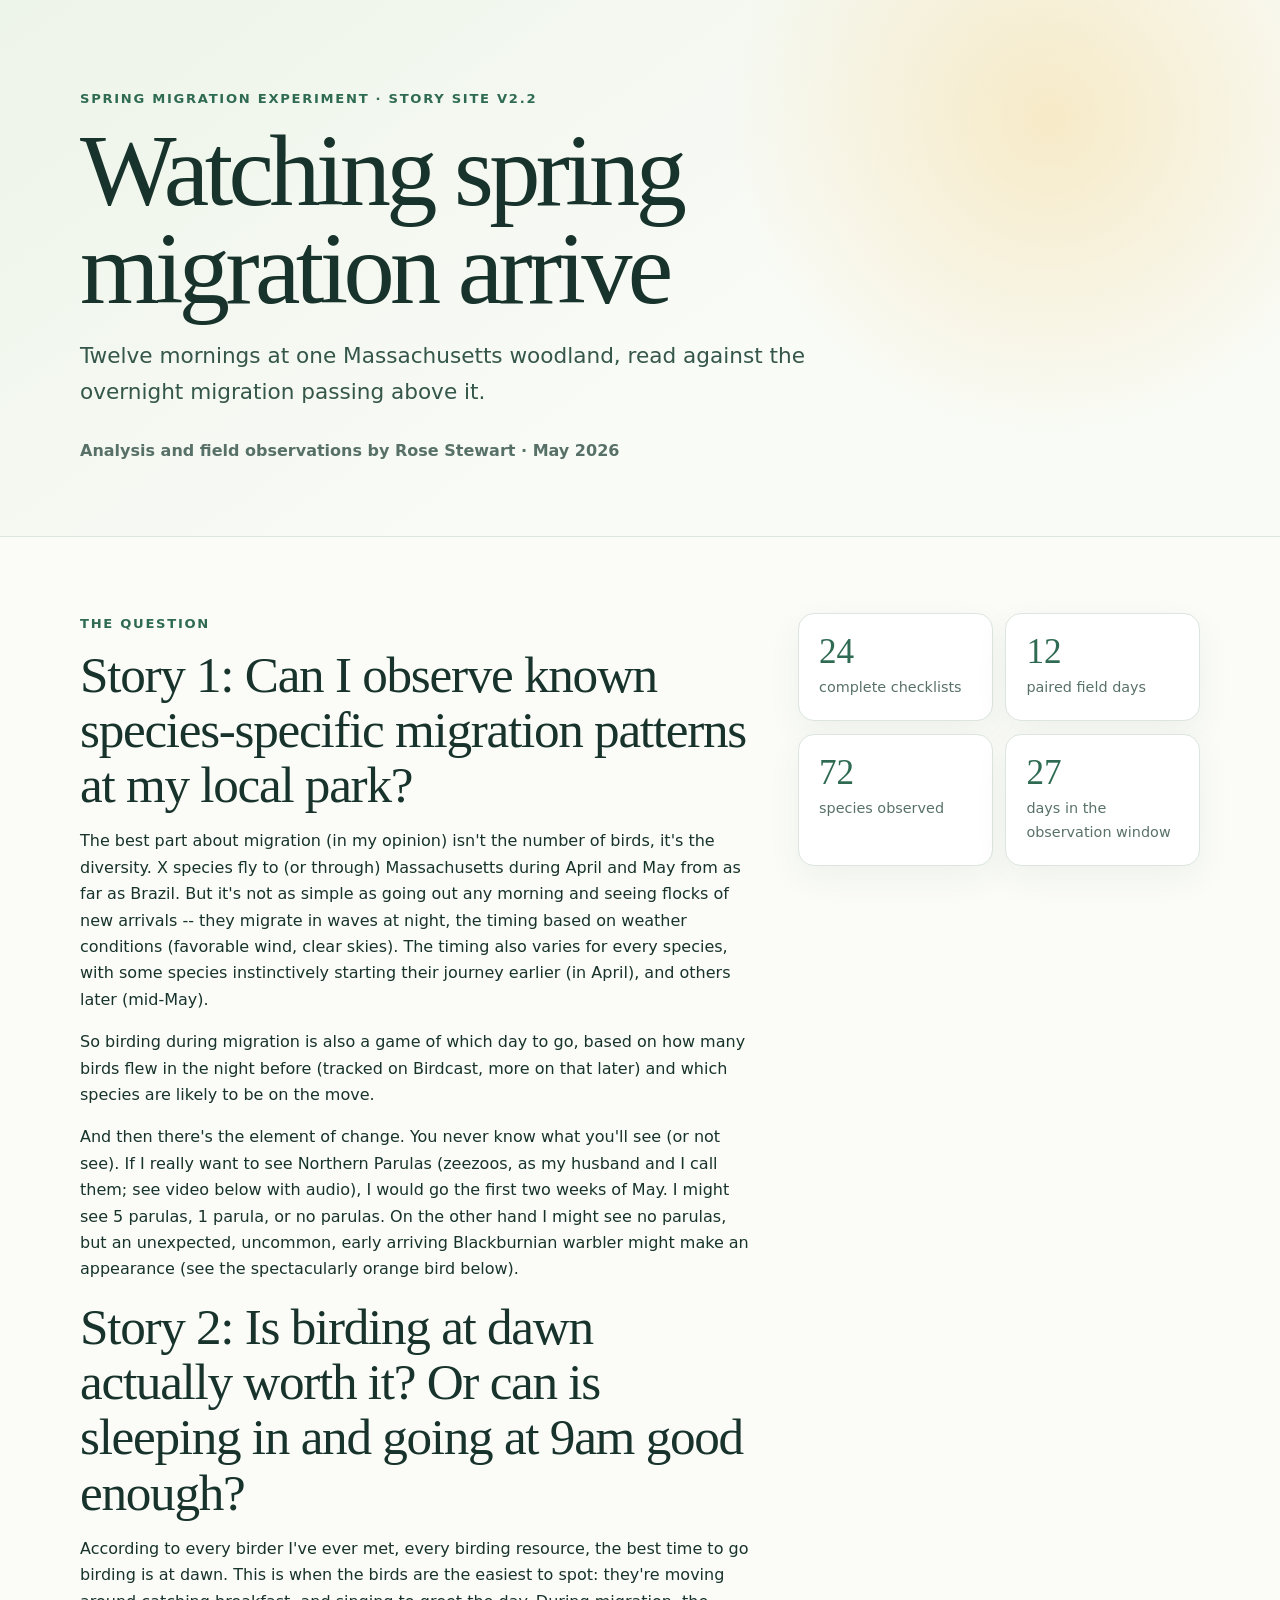
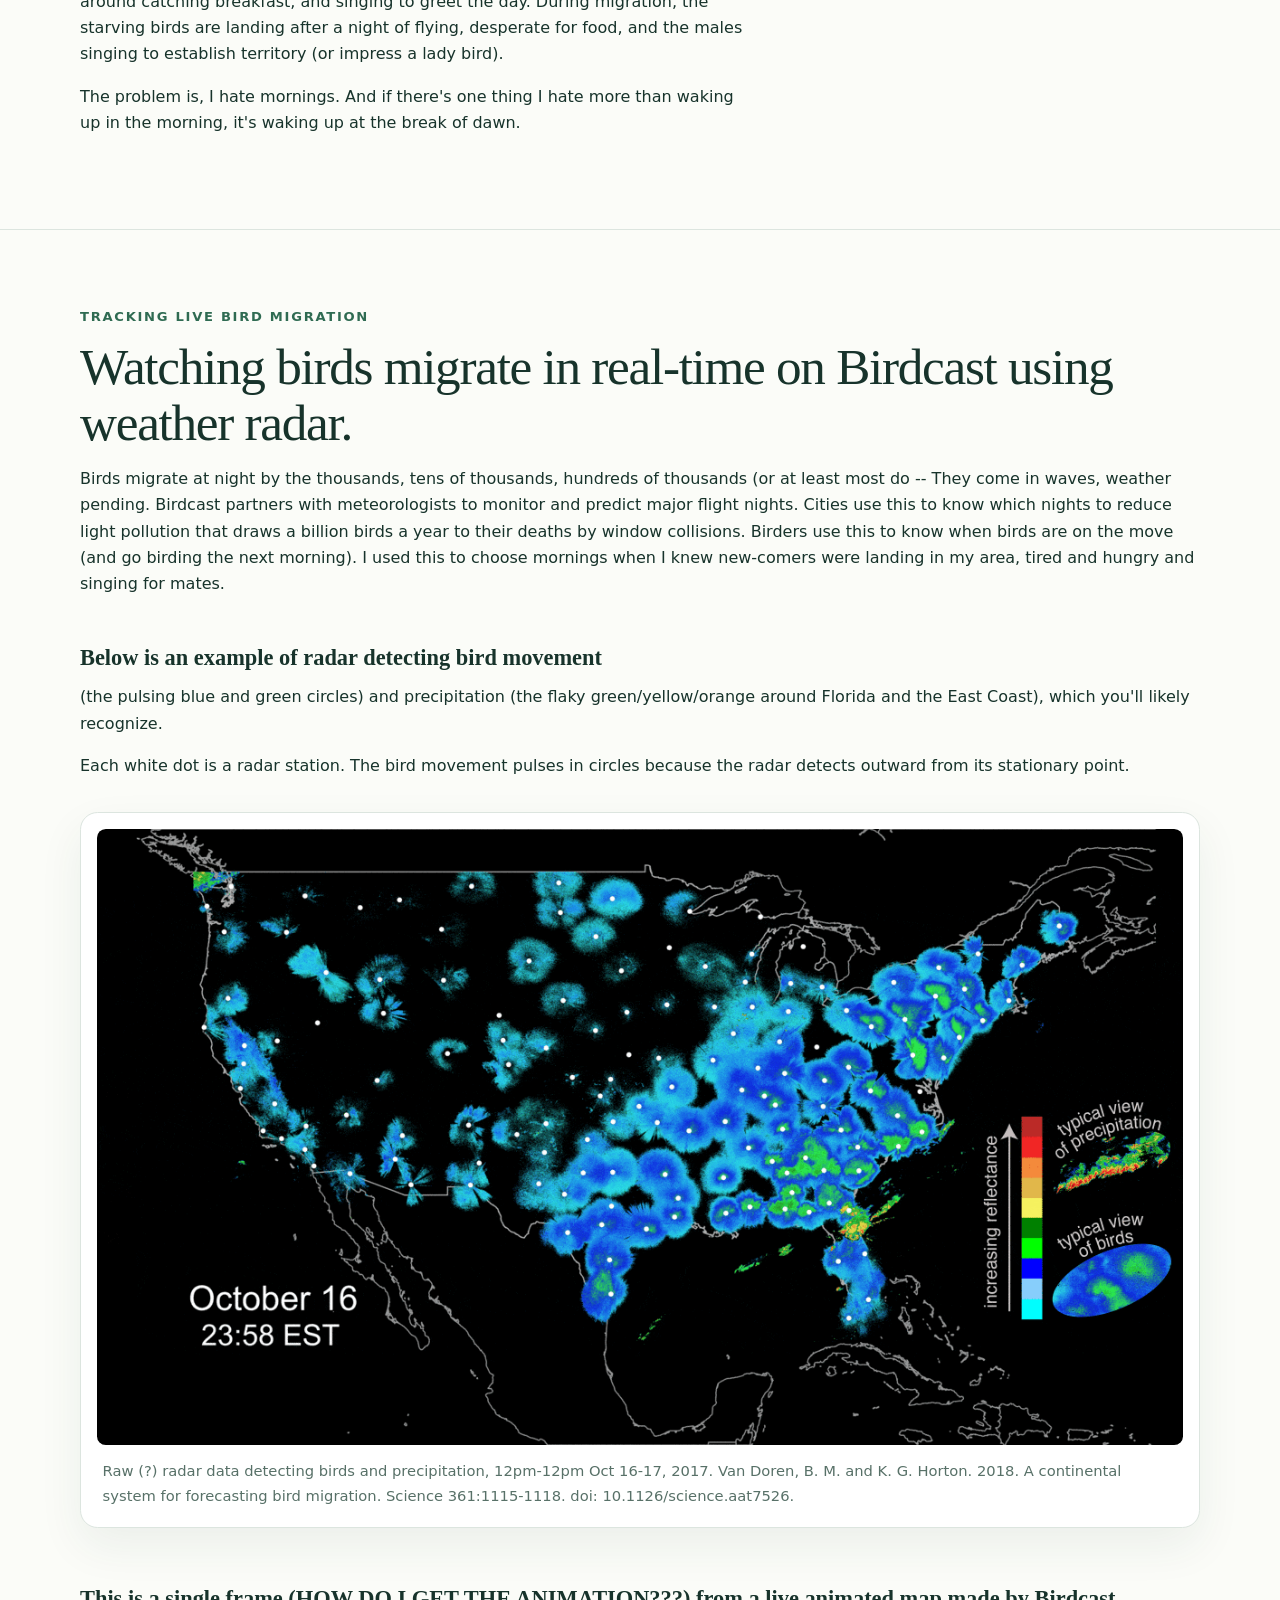
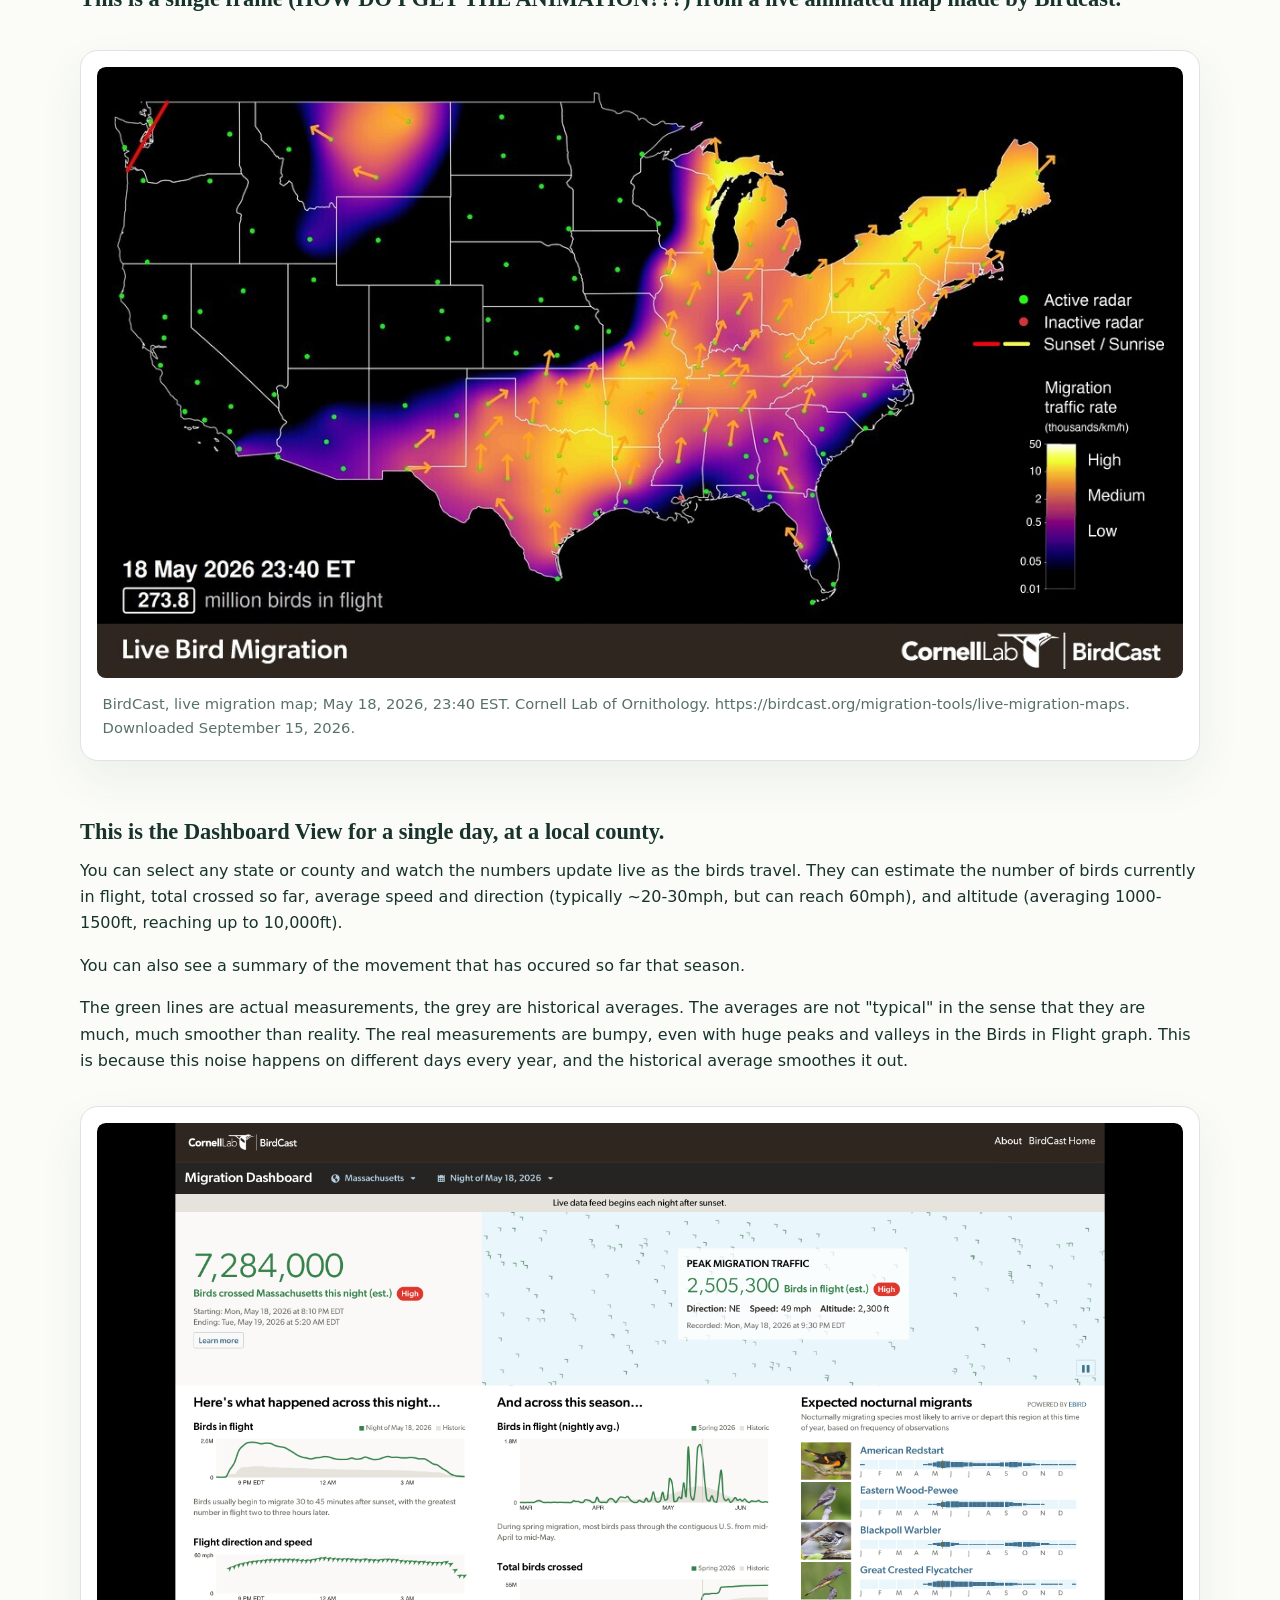
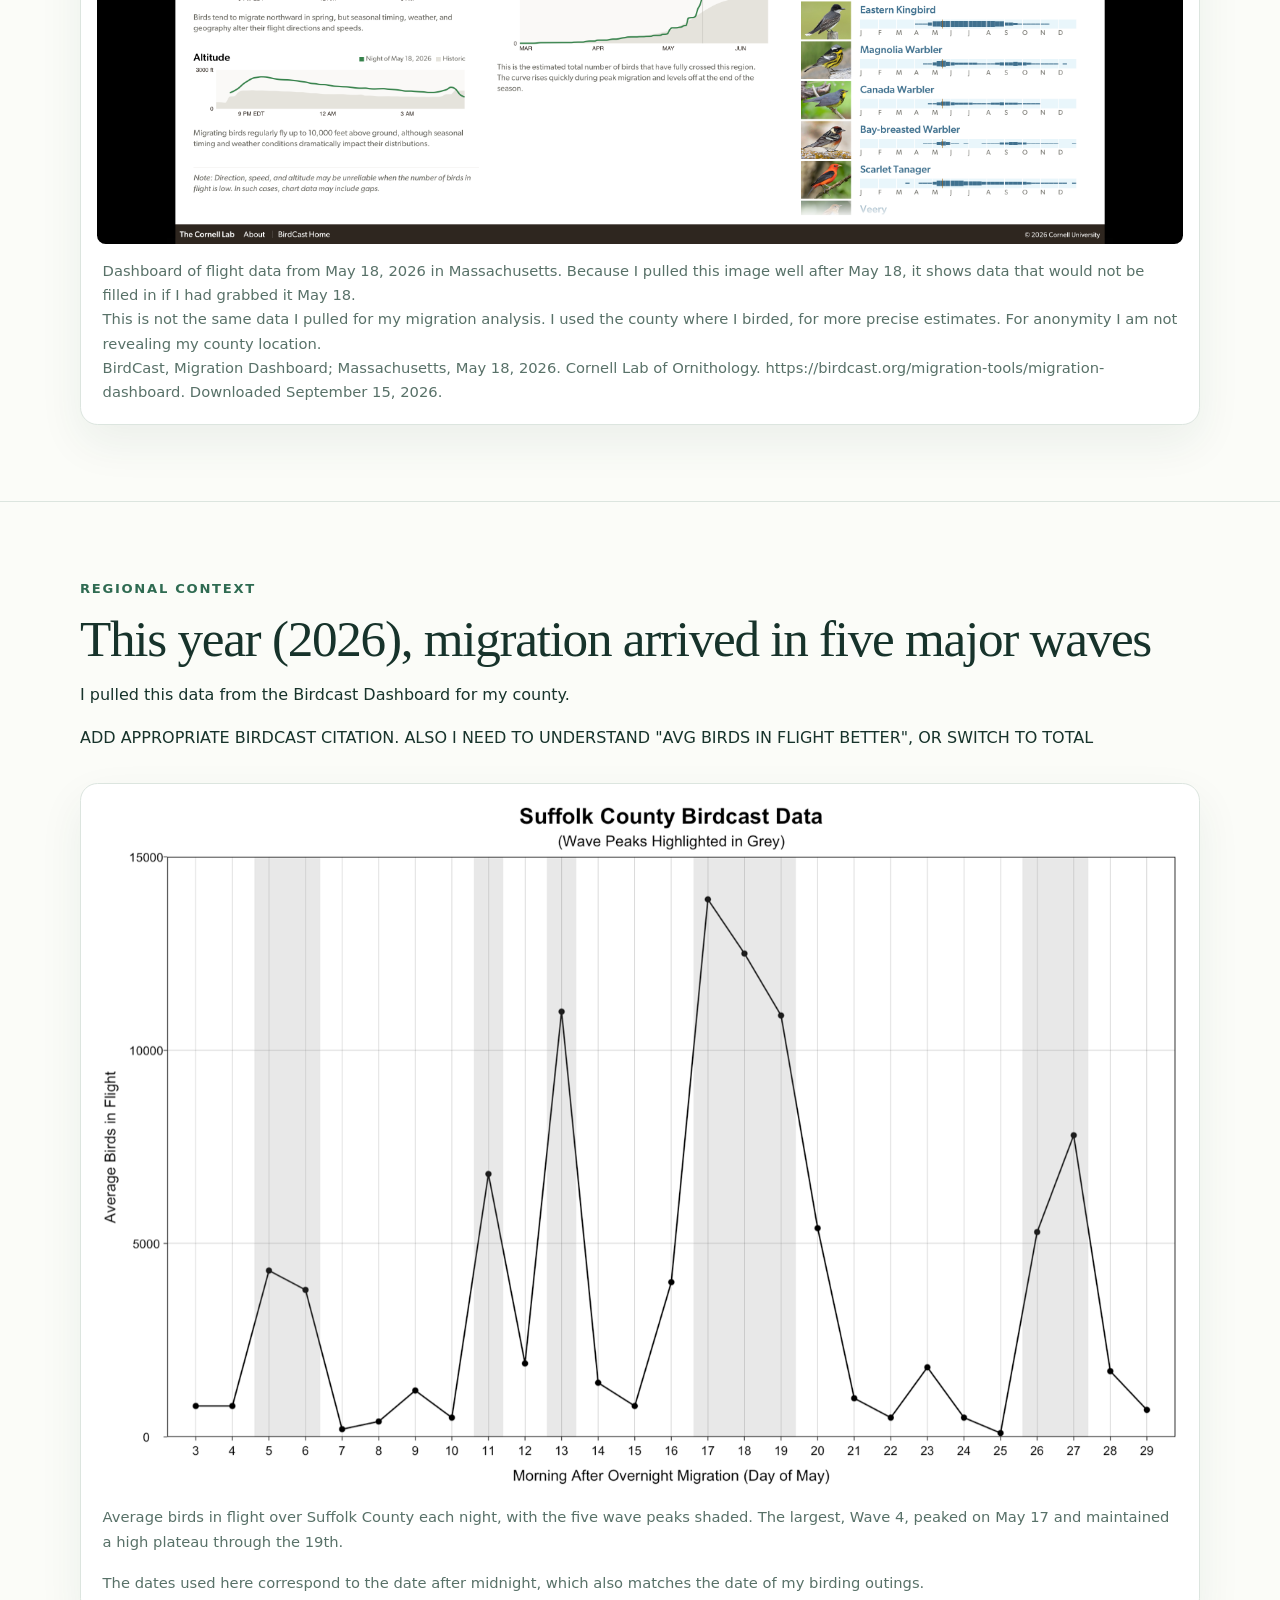
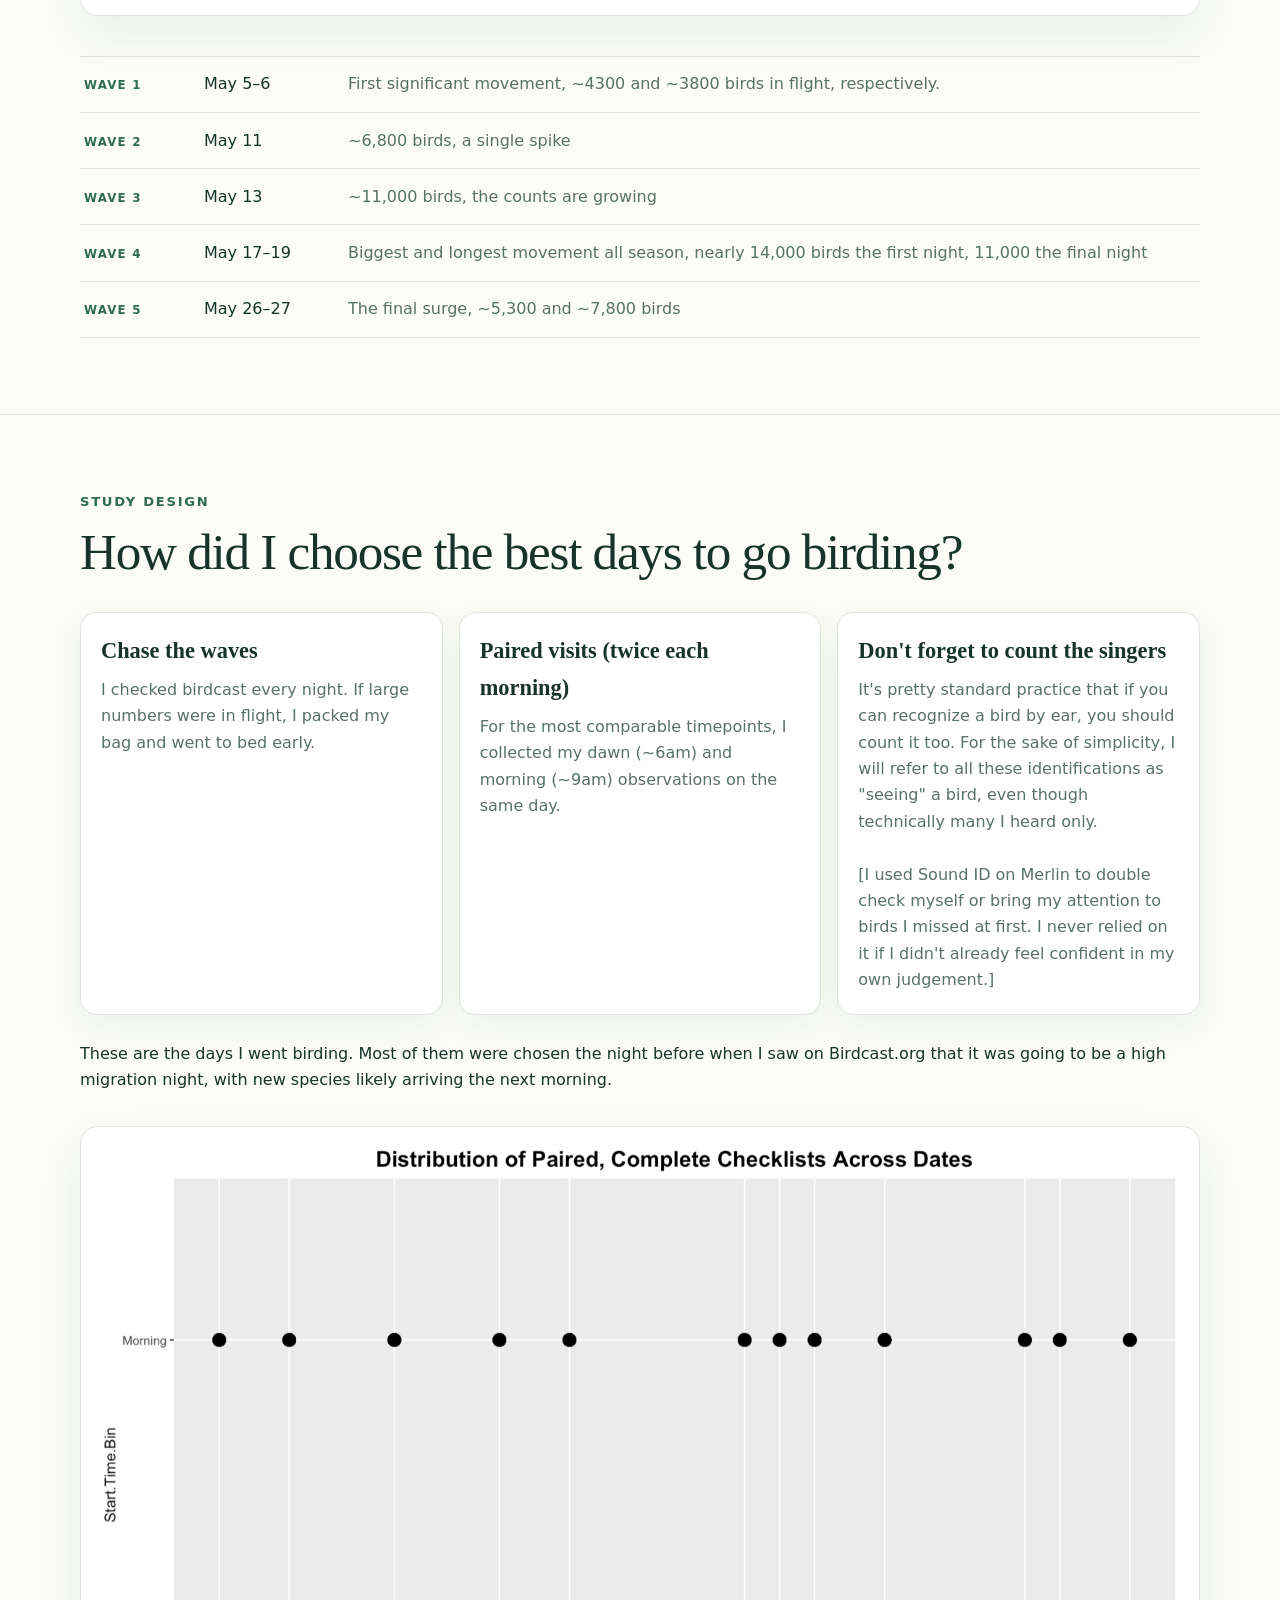
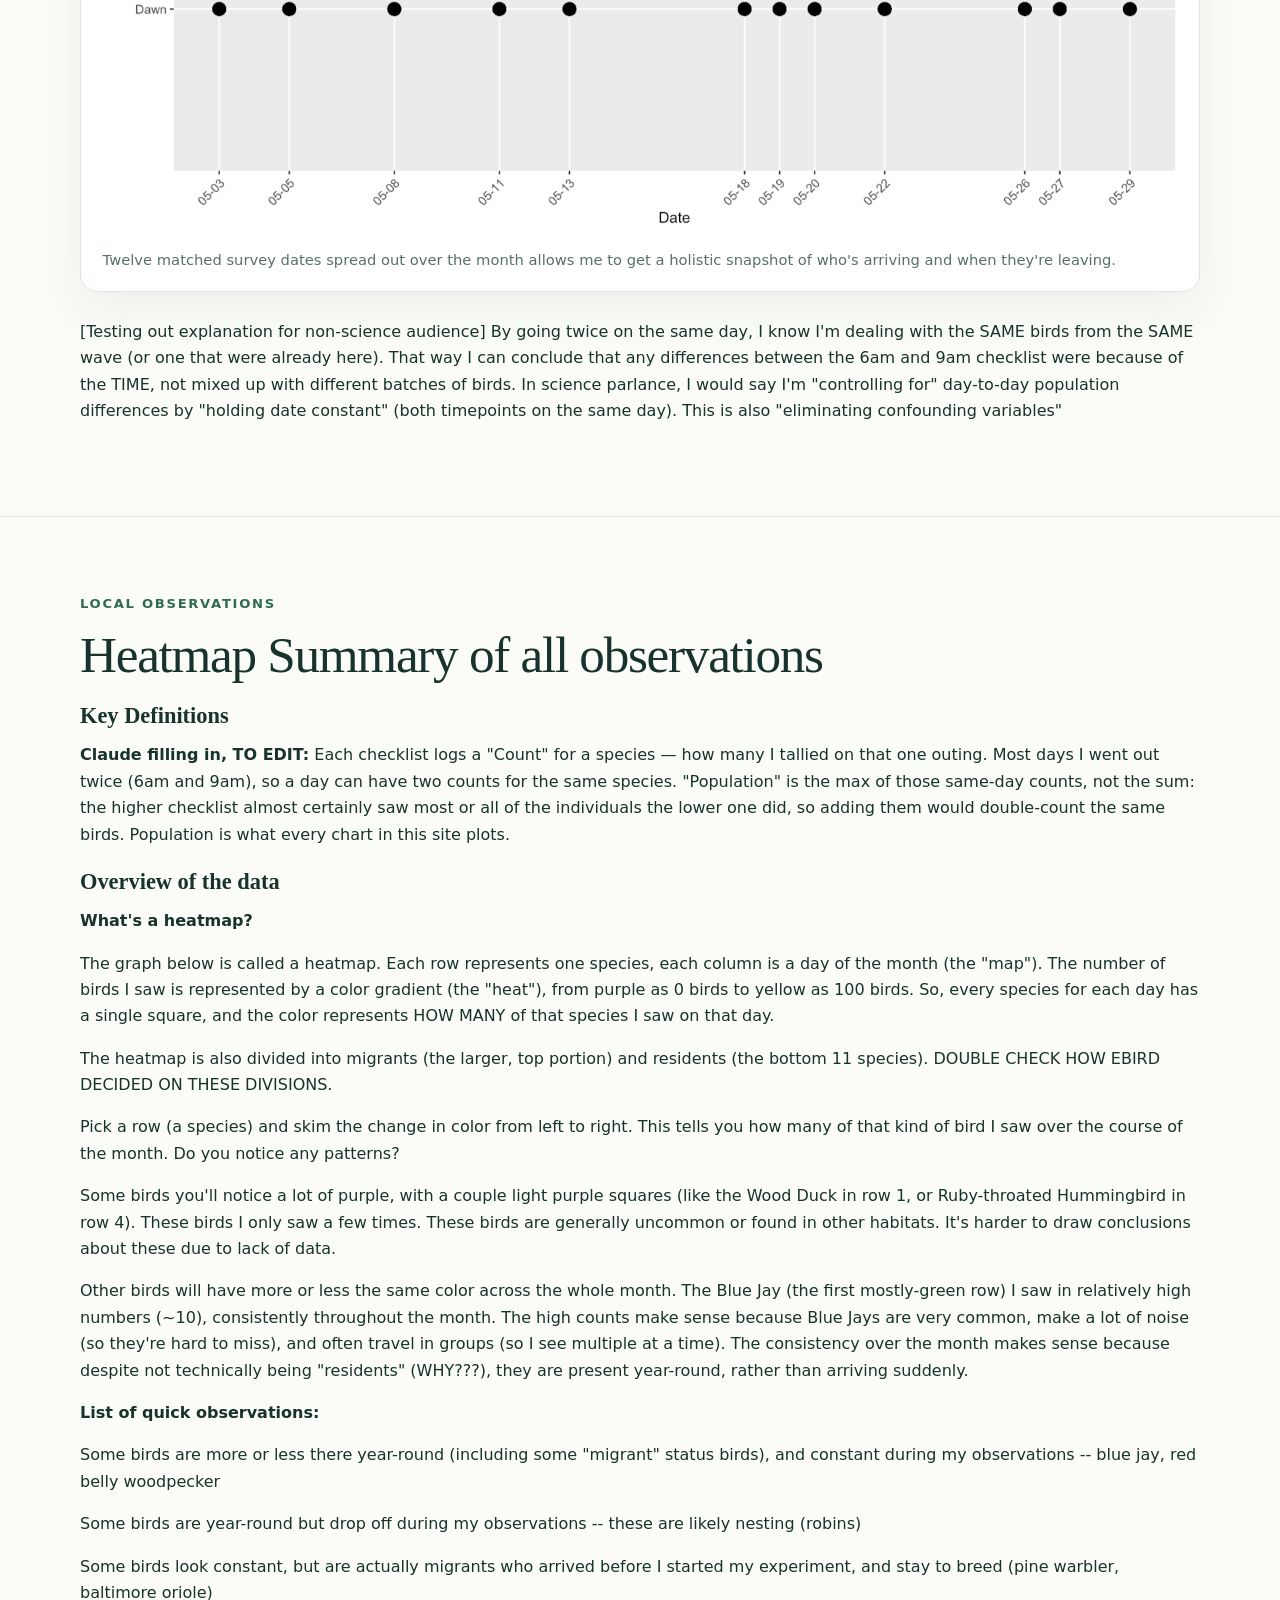
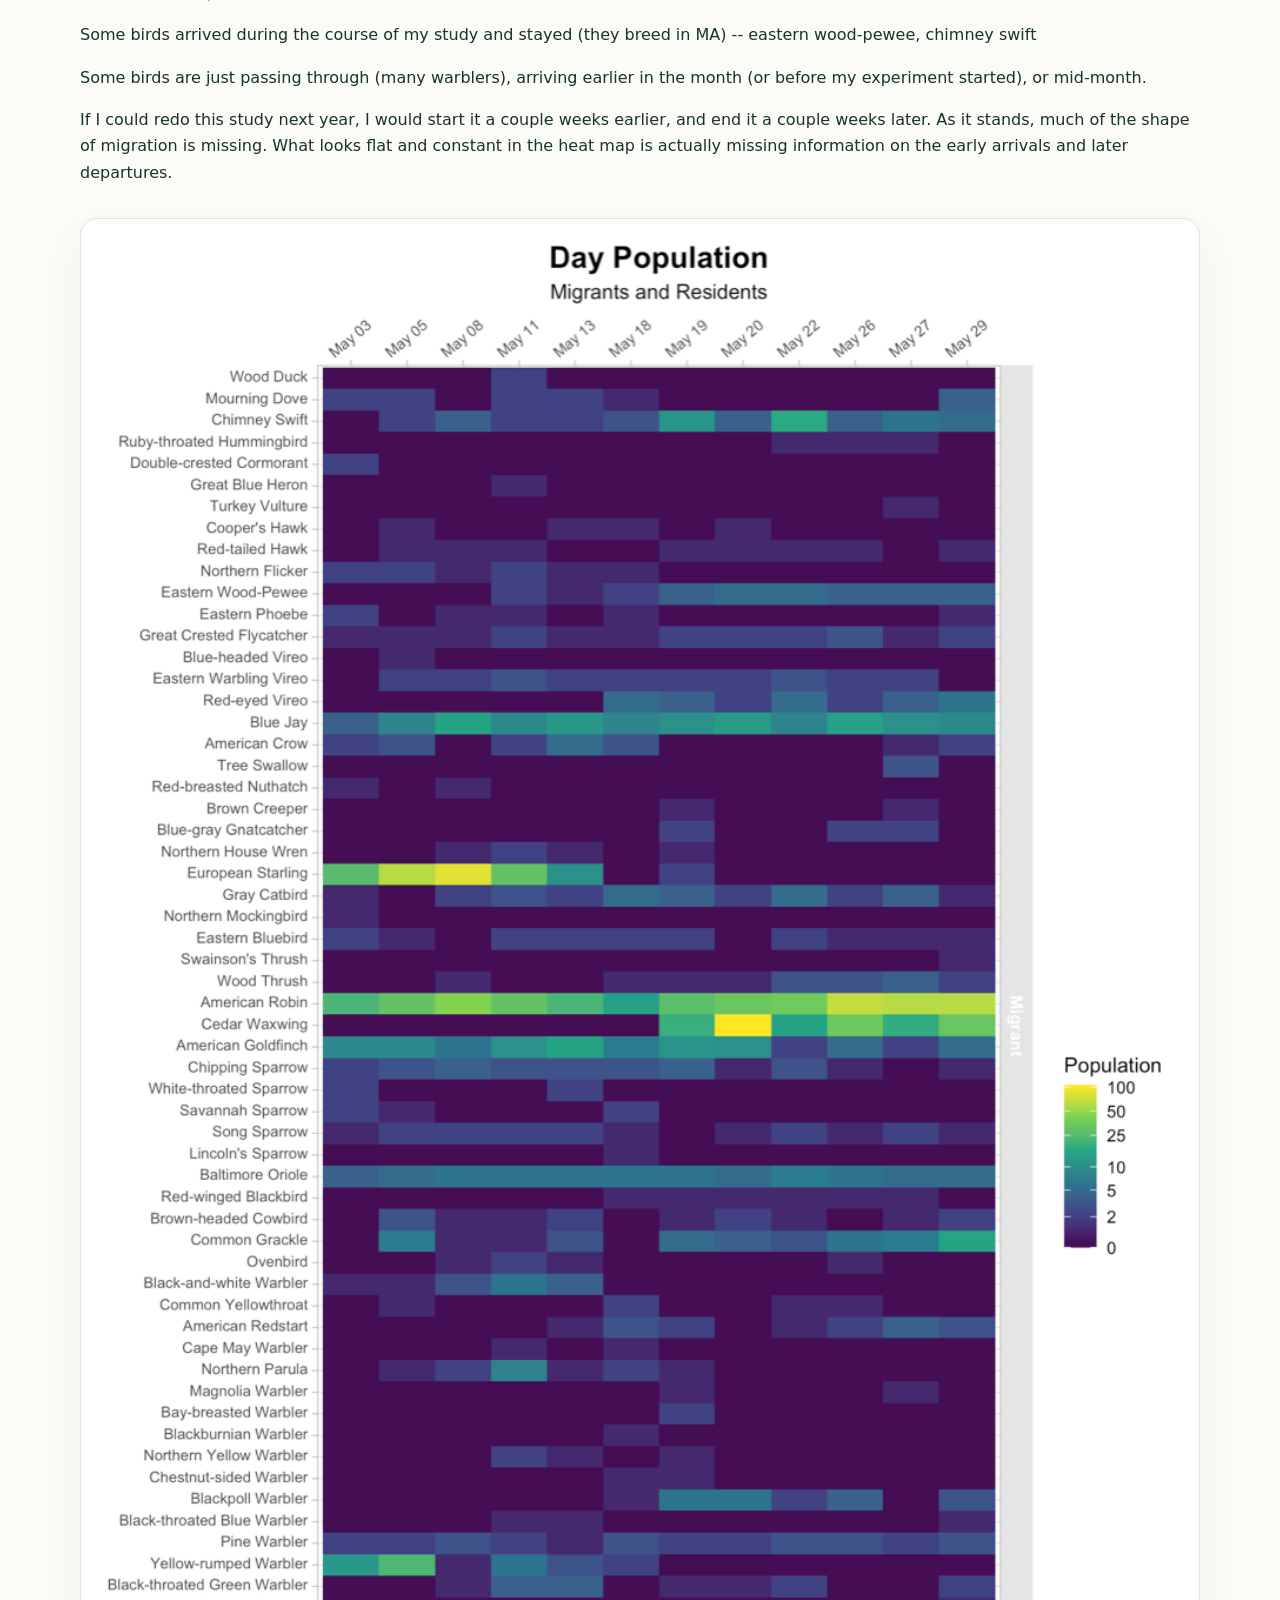
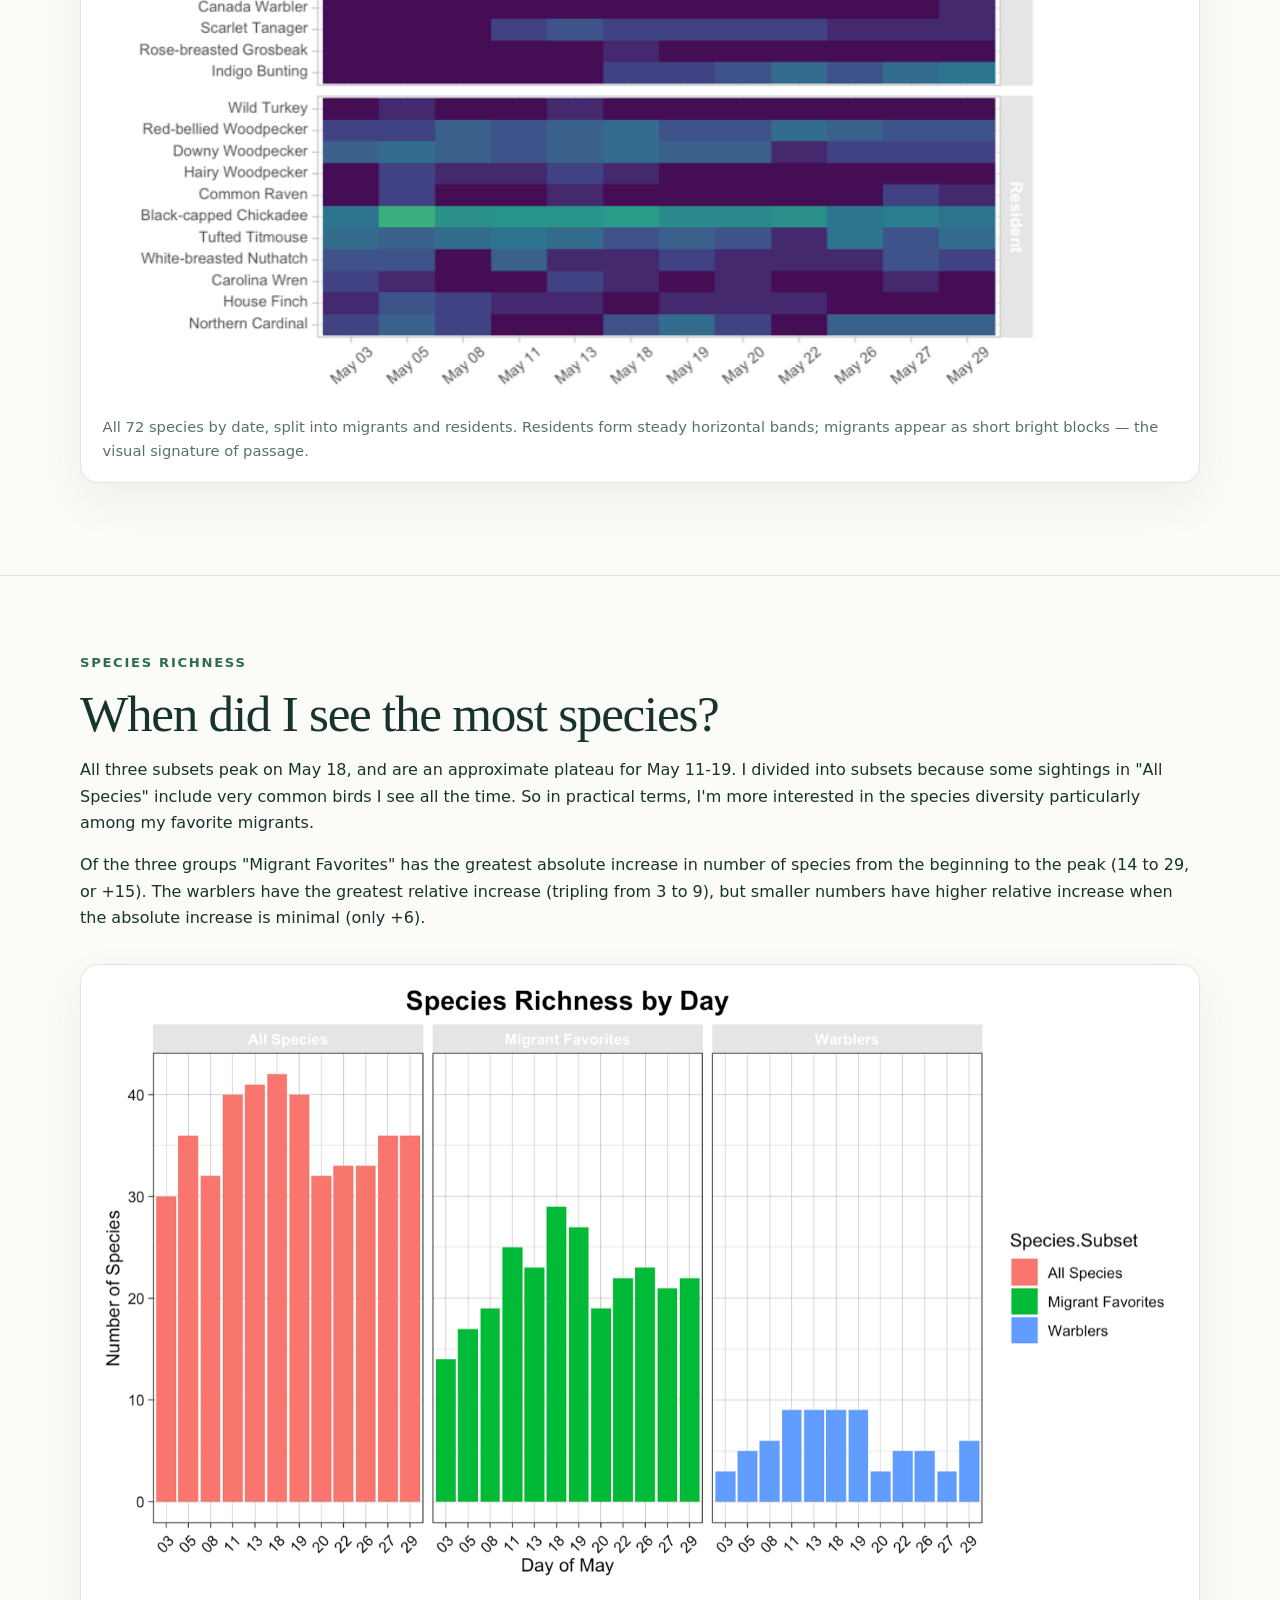
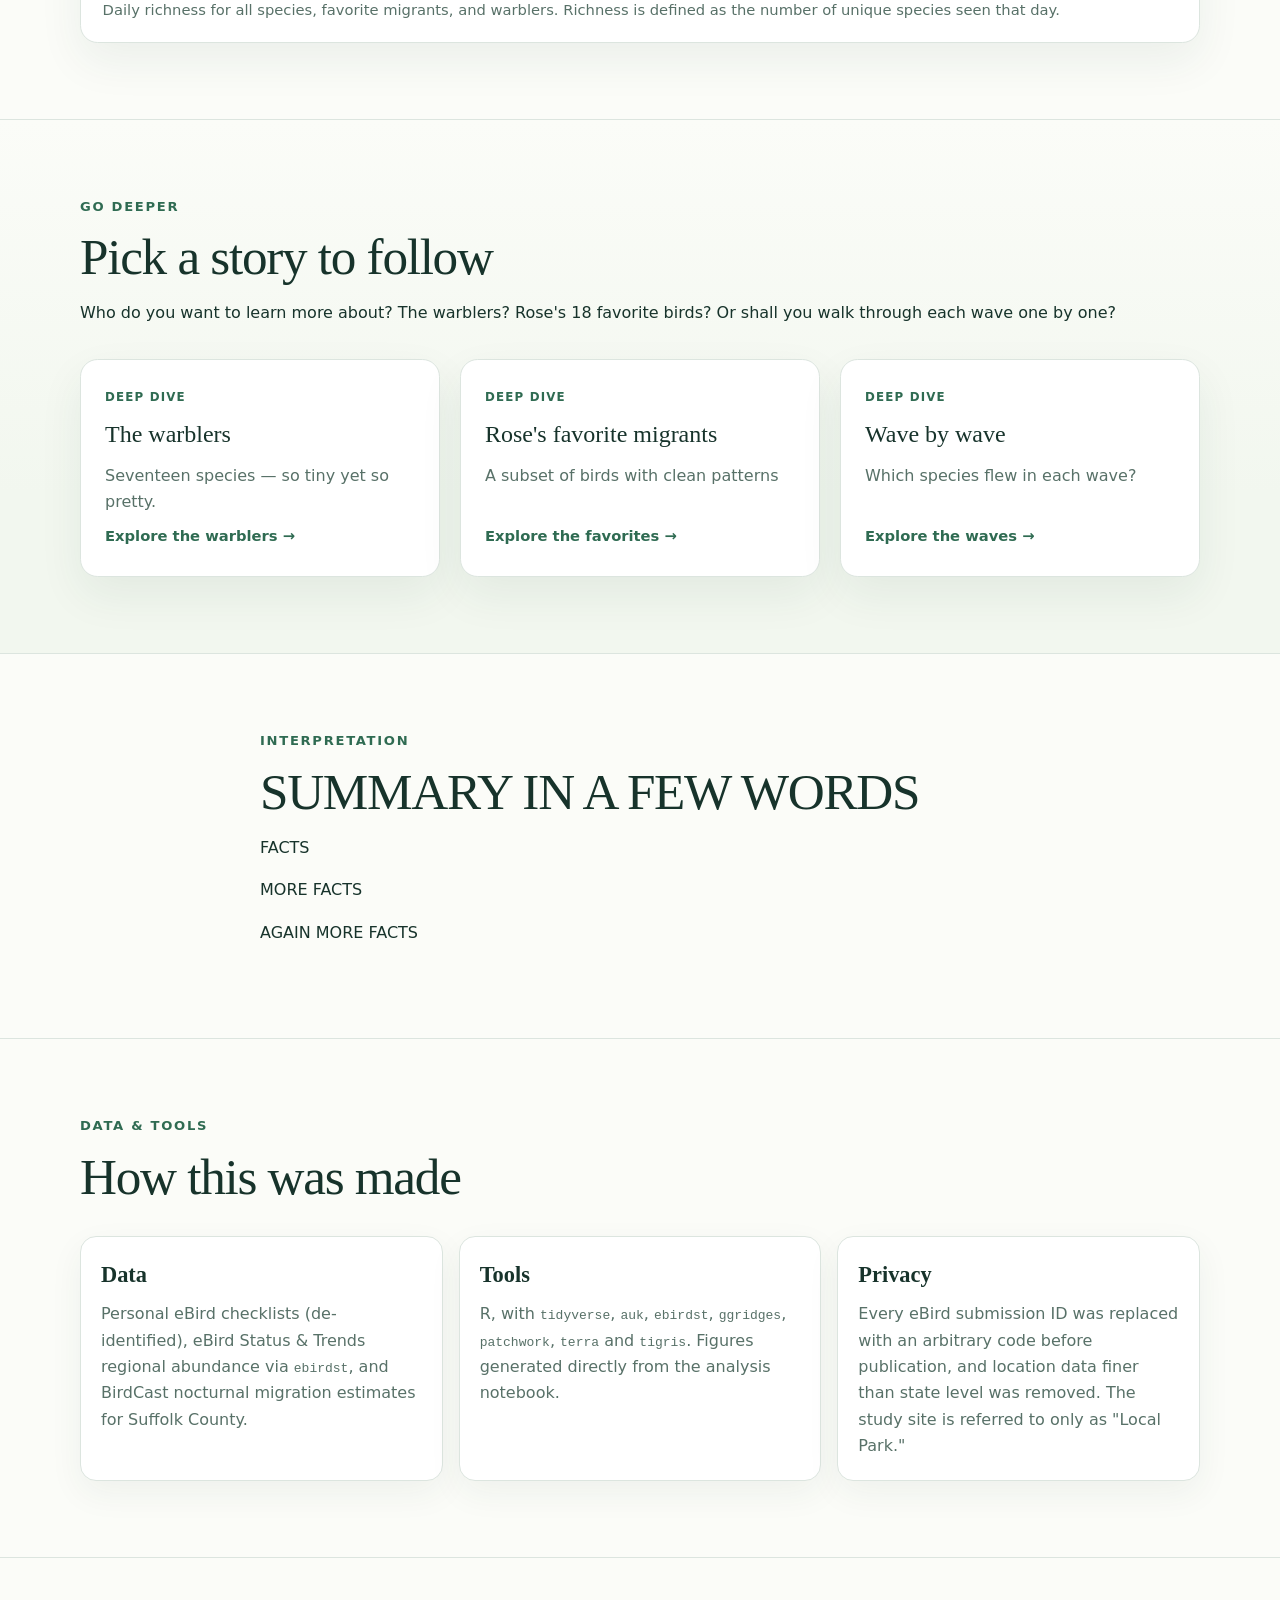
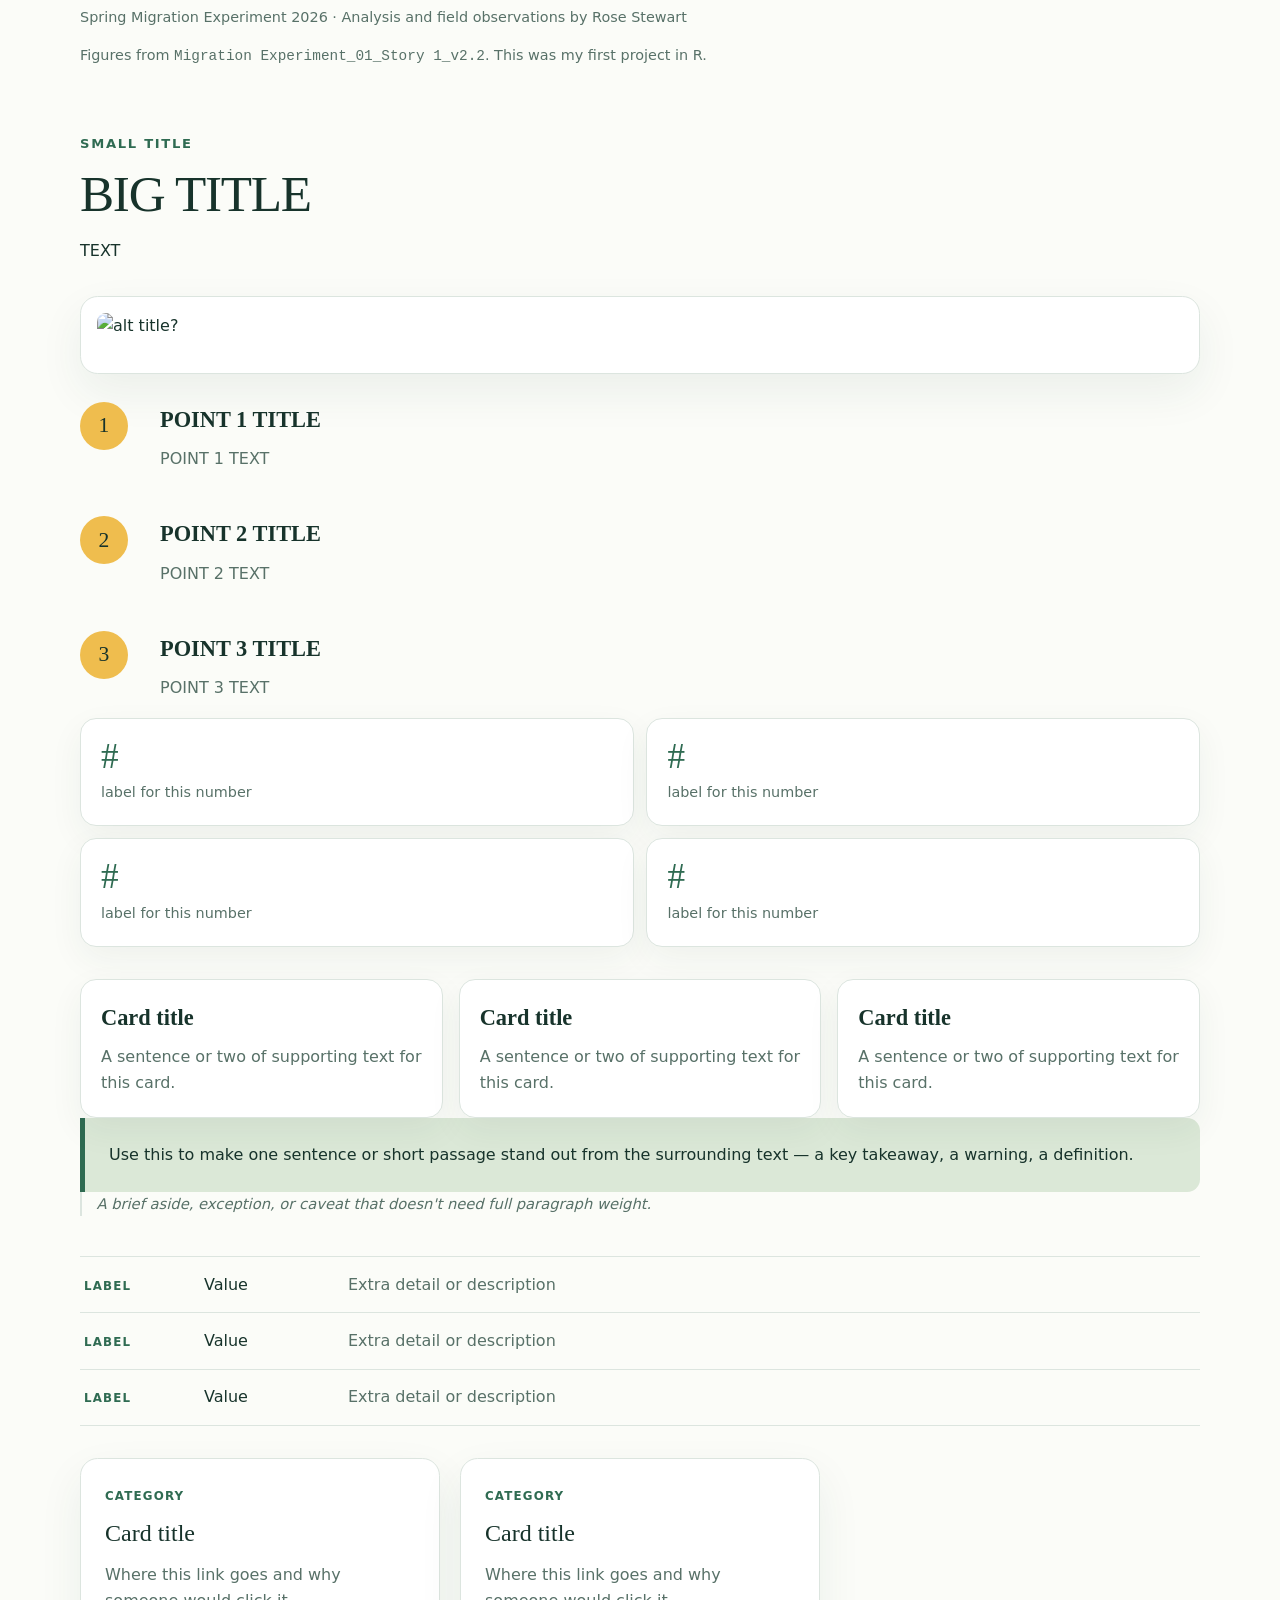
==== commit 374086d6: "Updating description of expected vs observed graphs" ====
--- a/story-site-v2.2/index.html
+++ b/story-site-v2.2/index.html
@@ -149,7 +149,7 @@
         <h3>Key Definitions</h3>
         <p><strong>Claude filling in, TO EDIT:</strong> Each checklist logs a "Count" for a species &mdash; how many I tallied on that one outing. Most days I went out twice (6am and 9am), so a day can have two counts for the same species. "Population" is the max of those same-day counts, not the sum: the higher checklist almost certainly saw most or all of the individuals the lower one did, so adding them would double-count the same birds. Population is what every chart in this site plots.</p>
         <h3>Overview of the data</h3>
-        <p><strong>What's a heatmap?(plus some observations)</strong></p>
+        <p><strong>What's a heatmap?</strong></p>
         <p>The graph below is called a heatmap. Each row represents one species, each column is a day of the month (the "map"). The number of birds I saw is represented by a color gradient (the "heat"), from purple as 0 birds to yellow as 100 birds. So, every species for each day has a single square, and the color represents HOW MANY of that species I saw on that day.</p>
         <p>The heatmap is also divided into migrants (the larger, top portion) and residents (the bottom 11 species). DOUBLE CHECK HOW EBIRD DECIDED ON THESE DIVISIONS. </p>
         <p>Pick a row (a species) and skim the change in color from left to right. This tells you how many of that kind of bird I saw over the course of the month. Do you notice any patterns? </p>
